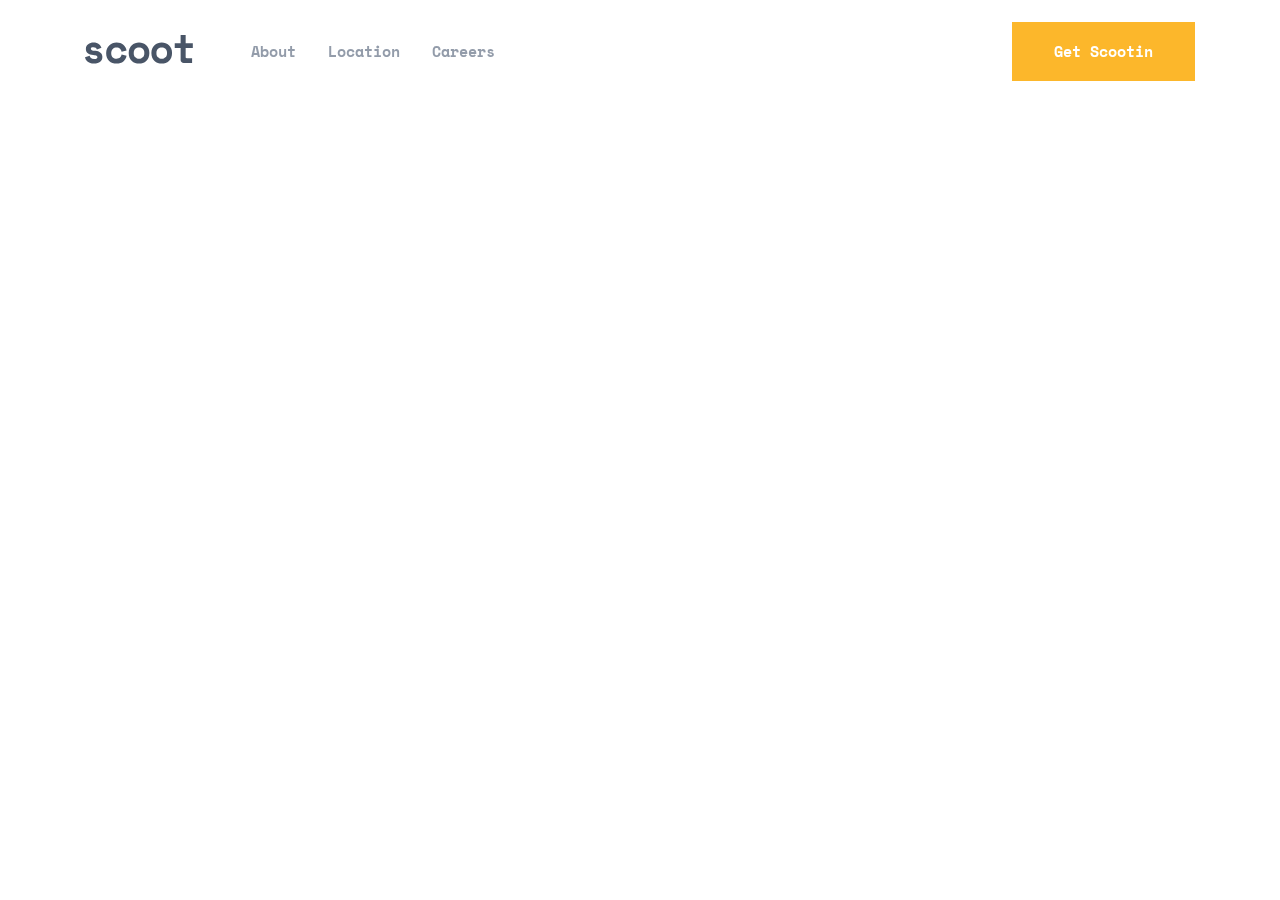
==== index.html @ 58bd5ea5 "header section done" ====
<!DOCTYPE html>
<html lang="en">
<head>
  <meta charset="UTF-8">
  <meta http-equiv="X-UA-Compatible" content="IE=edge">
  <meta name="viewport" content="width=device-width, initial-scale=1.0">
  <title>Dars-9</title>
  <link rel="stylesheet" href="css/main.css">
</head>
<body>
    <header class="site-header">
      <div class="container site-header__container site-header__container--active">
        <div class="site-header__content">
          <button class="site-header__button">
            <img class="site-header__line" src="img/burger.svg" alt="burger" width="20" height="16">
            <img class="site-header__cross" src="img/burger-cross.svg" alt="burger-cross" width="18" height="18">
          </button>
          <a class="site-header__logo-wrap" href="#">
            <img class="site-header__logo" src="img/site-logo.svg" alt="logo" width="108" height="29">
          </a>
          <nav class="site-header__nav">
            <ul class="site-header__list">
              <li class="site-header__item">
                <a href="#" class="site-header__link">About</a>
              </li>
              <li class="site-header__item">
                <a href="#" class="site-header__link">Location</a>
              </li>
              <li class="site-header__item">
                <a href="#" class="site-header__link site-header__link--yellow">Careers</a>
              </li>
            </ul>
          </nav>
        </div>
        <a href="#" class="button site-header__main-link">Get Scootin</a>
      </div>
    </header>

    <script src="js/main.js"></script>
</body>
</html>
---- css/main.css ----
/*! normalize.css v8.0.1 | MIT License | github.com/necolas/normalize.css */
/* Document
   ========================================================================== */
/**
 * 1. Correct the line height in all browsers.
 * 2. Prevent adjustments of font size after orientation changes in iOS.
 */
html {
  line-height: 1.15;
  /* 1 */
  -webkit-text-size-adjust: 100%;
  /* 2 */
}

/* Sections
   ========================================================================== */
/**
 * Remove the margin in all browsers.
 */
body {
  margin: 0;
}

/**
 * Render the `main` element consistently in IE.
 */
main {
  display: block;
}

/**
 * Correct the font size and margin on `h1` elements within `section` and
 * `article` contexts in Chrome, Firefox, and Safari.
 */
h1 {
  font-size: 2em;
  margin: 0.67em 0;
}

/* Grouping content
   ========================================================================== */
/**
 * 1. Add the correct box sizing in Firefox.
 * 2. Show the overflow in Edge and IE.
 */
hr {
  -webkit-box-sizing: content-box;
          box-sizing: content-box;
  /* 1 */
  height: 0;
  /* 1 */
  overflow: visible;
  /* 2 */
}

/**
 * 1. Correct the inheritance and scaling of font size in all browsers.
 * 2. Correct the odd `em` font sizing in all browsers.
 */
pre {
  font-family: monospace, monospace;
  /* 1 */
  font-size: 1em;
  /* 2 */
}

/* Text-level semantics
   ========================================================================== */
/**
 * Remove the gray background on active links in IE 10.
 */
a {
  background-color: transparent;
}

/**
 * 1. Remove the bottom border in Chrome 57-
 * 2. Add the correct text decoration in Chrome, Edge, IE, Opera, and Safari.
 */
abbr[title] {
  border-bottom: none;
  /* 1 */
  text-decoration: underline;
  /* 2 */
  -webkit-text-decoration: underline dotted;
          text-decoration: underline dotted;
  /* 2 */
}

/**
 * Add the correct font weight in Chrome, Edge, and Safari.
 */
b,
strong {
  font-weight: bolder;
}

/**
 * 1. Correct the inheritance and scaling of font size in all browsers.
 * 2. Correct the odd `em` font sizing in all browsers.
 */
code,
kbd,
samp {
  font-family: monospace, monospace;
  /* 1 */
  font-size: 1em;
  /* 2 */
}

/**
 * Add the correct font size in all browsers.
 */
small {
  font-size: 80%;
}

/**
 * Prevent `sub` and `sup` elements from affecting the line height in
 * all browsers.
 */
sub,
sup {
  font-size: 75%;
  line-height: 0;
  position: relative;
  vertical-align: baseline;
}

sub {
  bottom: -0.25em;
}

sup {
  top: -0.5em;
}

/* Embedded content
   ========================================================================== */
/**
 * Remove the border on images inside links in IE 10.
 */
img {
  border-style: none;
}

/* Forms
   ========================================================================== */
/**
 * 1. Change the font styles in all browsers.
 * 2. Remove the margin in Firefox and Safari.
 */
button,
input,
optgroup,
select,
textarea {
  font-family: inherit;
  /* 1 */
  font-size: 100%;
  /* 1 */
  line-height: 1.15;
  /* 1 */
  margin: 0;
  /* 2 */
}

/**
 * Show the overflow in IE.
 * 1. Show the overflow in Edge.
 */
button,
input {
  /* 1 */
  overflow: visible;
}

/**
 * Remove the inheritance of text transform in Edge, Firefox, and IE.
 * 1. Remove the inheritance of text transform in Firefox.
 */
button,
select {
  /* 1 */
  text-transform: none;
}

/**
 * Correct the inability to style clickable types in iOS and Safari.
 */
button,
[type="button"],
[type="reset"],
[type="submit"] {
  -webkit-appearance: button;
}

/**
 * Remove the inner border and padding in Firefox.
 */
button::-moz-focus-inner,
[type="button"]::-moz-focus-inner,
[type="reset"]::-moz-focus-inner,
[type="submit"]::-moz-focus-inner {
  border-style: none;
  padding: 0;
}

/**
 * Restore the focus styles unset by the previous rule.
 */
button:-moz-focusring,
[type="button"]:-moz-focusring,
[type="reset"]:-moz-focusring,
[type="submit"]:-moz-focusring {
  outline: 1px dotted ButtonText;
}

/**
 * Correct the padding in Firefox.
 */
fieldset {
  padding: 0.35em 0.75em 0.625em;
}

/**
 * 1. Correct the text wrapping in Edge and IE.
 * 2. Correct the color inheritance from `fieldset` elements in IE.
 * 3. Remove the padding so developers are not caught out when they zero out
 *    `fieldset` elements in all browsers.
 */
legend {
  -webkit-box-sizing: border-box;
          box-sizing: border-box;
  /* 1 */
  color: inherit;
  /* 2 */
  display: table;
  /* 1 */
  max-width: 100%;
  /* 1 */
  padding: 0;
  /* 3 */
  white-space: normal;
  /* 1 */
}

/**
 * Add the correct vertical alignment in Chrome, Firefox, and Opera.
 */
progress {
  vertical-align: baseline;
}

/**
 * Remove the default vertical scrollbar in IE 10+.
 */
textarea {
  overflow: auto;
}

/**
 * 1. Add the correct box sizing in IE 10.
 * 2. Remove the padding in IE 10.
 */
[type="checkbox"],
[type="radio"] {
  -webkit-box-sizing: border-box;
          box-sizing: border-box;
  /* 1 */
  padding: 0;
  /* 2 */
}

/**
 * Correct the cursor style of increment and decrement buttons in Chrome.
 */
[type="number"]::-webkit-inner-spin-button,
[type="number"]::-webkit-outer-spin-button {
  height: auto;
}

/**
 * 1. Correct the odd appearance in Chrome and Safari.
 * 2. Correct the outline style in Safari.
 */
[type="search"] {
  -webkit-appearance: textfield;
  /* 1 */
  outline-offset: -2px;
  /* 2 */
}

/**
 * Remove the inner padding in Chrome and Safari on macOS.
 */
[type="search"]::-webkit-search-decoration {
  -webkit-appearance: none;
}

/**
 * 1. Correct the inability to style clickable types in iOS and Safari.
 * 2. Change font properties to `inherit` in Safari.
 */
::-webkit-file-upload-button {
  -webkit-appearance: button;
  /* 1 */
  font: inherit;
  /* 2 */
}

/* Interactive
   ========================================================================== */
/*
 * Add the correct display in Edge, IE 10+, and Firefox.
 */
details {
  display: block;
}

/*
 * Add the correct display in all browsers.
 */
summary {
  display: list-item;
}

/* Misc
   ========================================================================== */
/**
 * Add the correct display in IE 10+.
 */
template {
  display: none;
}

/**
 * Add the correct display in IE 10.
 */
[hidden] {
  display: none;
}

/* FONTS */
@font-face {
  font-family: 'Space Mono';
  src: url("/fonts/SpaceMono-Bold.woff2") format("woff2"), url("/fonts/SpaceMono-Bold.woff") format("woff");
  font-weight: bold;
  font-style: normal;
  font-display: swap;
}

@font-face {
  font-family: 'Space Mono';
  src: url("/fonts/SpaceMono-Regular.woff2") format("woff2"), url("/fonts/SpaceMono-Regular.woff") format("woff");
  font-weight: normal;
  font-style: normal;
  font-display: swap;
}

@font-face {
  font-family: 'Lexend Deca';
  src: url("/fonts/LexendDeca-Regular.woff2") format("woff2"), url("/fonts/LexendDeca-Regular.woff") format("woff");
  font-weight: normal;
  font-style: normal;
  font-display: swap;
}

/* GENERAL */
html {
  -webkit-box-sizing: border-box;
          box-sizing: border-box;
  height: 100%;
  scroll-behavior: smooth;
}

*,
*::before,
*::after {
  -webkit-box-sizing: inherit;
          box-sizing: inherit;
}

body {
  display: -webkit-box;
  display: -ms-flexbox;
  display: flex;
  -webkit-box-orient: vertical;
  -webkit-box-direction: normal;
      -ms-flex-direction: column;
          flex-direction: column;
  height: 100%;
  padding: 0;
  margin: 0;
  overflow-x: hidden;
  font-family: 'Lexend Deca', sans-serif;
  background-color: #fff;
}

h1, h2, h3, h4, h5, h6 {
  font-family: 'Space Mono';
}

img {
  max-width: 100%;
  height: auto;
}

.button {
  font-family: 'Space Mono';
  text-decoration: none;
  padding: 14px 39px;
  background-color: #FCB72B;
  font-style: normal;
  font-weight: 700;
  font-size: 15px;
  line-height: 25px;
  text-align: center;
  color: #FFFFFF;
  border: 3px solid #FCB72B;
}

.button:hover {
  color: #FCB72B;
  background-color: #FFFFFF;
}

/*CONTAINER*/
.container {
  width: 100%;
  max-width: 1150px;
  margin: 0 auto;
  padding-left: 20px;
  padding-right: 20px;
}

/* VISUALLY-HIDDEN */
.visually-hidden {
  position: absolute;
  width: 1px;
  height: 1px;
  margin: -1px;
  border: 0;
  padding: 0;
  clip: rect(0 0 0 0);
  overflow: hidden;
}

.site-header {
  padding-top: 22px;
  padding-bottom: 21px;
  position: fixed;
  width: 100%;
}

.site-header__container {
  display: -webkit-box;
  display: -ms-flexbox;
  display: flex;
  -webkit-box-align: center;
      -ms-flex-align: center;
          align-items: center;
  -webkit-box-pack: justify;
      -ms-flex-pack: justify;
          justify-content: space-between;
}

.site-header__content {
  display: -webkit-box;
  display: -ms-flexbox;
  display: flex;
  -webkit-box-align: center;
      -ms-flex-align: center;
          align-items: center;
}

.site-header__nav {
  margin-left: 58px;
}

.site-header__list {
  margin: 0;
  padding: 0;
  list-style: none;
  display: -webkit-box;
  display: -ms-flexbox;
  display: flex;
  gap: 32px;
}

.site-header__link {
  font-family: 'Space Mono';
  font-style: normal;
  font-weight: 700;
  font-size: 15px;
  line-height: 25px;
  color: #939CAA;
  text-decoration: none;
}

.site-header__button {
  display: none;
}

@media only screen and (max-width: 700px) {
  .site-header {
    padding-top: 24px;
    padding-bottom: 47px;
  }
  .site-header__container {
    display: -webkit-box;
    display: -ms-flexbox;
    display: flex;
    -webkit-box-orient: vertical;
    -webkit-box-direction: normal;
        -ms-flex-direction: column;
            flex-direction: column;
    -webkit-box-pack: start;
        -ms-flex-pack: start;
            justify-content: flex-start;
    position: relative;
  }
  .site-header__content {
    display: -webkit-box;
    display: -ms-flexbox;
    display: flex;
    -webkit-box-align: center;
        -ms-flex-align: center;
            align-items: center;
  }
  .site-header__nav {
    margin-left: 58px;
    display: none;
  }
  .site-header__list {
    margin: 0;
    padding: 0;
    list-style: none;
    display: -webkit-box;
    display: -ms-flexbox;
    display: flex;
    gap: 32px;
  }
  .site-header__link {
    font-family: 'Space Mono';
    font-style: normal;
    font-weight: 700;
    font-size: 18px;
    line-height: 25px;
    /* identical to box height, or 139% */
    color: #E5ECF4;
  }
  .site-header__main-link {
    display: none;
  }
  .site-header__button {
    display: -webkit-box;
    display: -ms-flexbox;
    display: flex;
    -webkit-box-align: center;
        -ms-flex-align: center;
            align-items: center;
    background: none;
    color: inherit;
    border: none;
    padding: 0;
    font: inherit;
    cursor: pointer;
    outline: inherit;
  }
  .site-header__line {
    display: block;
    position: absolute;
    left: 32px;
  }
  .site-header__cross {
    display: none;
  }
  .site-header__container--active .site-header__container {
    position: relative;
  }
  .site-header__container--active .site-header__nav {
    display: block;
    position: absolute;
    left: -8px;
    top: 100%;
    margin: 0;
    padding-top: 64px;
    max-width: 256px;
    width: 100%;
    background-color: #333A44;
    height: calc(100vh - 100%);
    padding-left: 32px;
    margin-top: 23px;
  }
  .site-header__container--active .site-header__line {
    display: none;
  }
  .site-header__container--active .site-header__cross {
    display: block;
    display: block;
    position: absolute;
    left: 32px;
  }
  .site-header__container--active .site-header__list {
    -webkit-box-orient: vertical;
    -webkit-box-direction: normal;
        -ms-flex-direction: column;
            flex-direction: column;
    gap: 24px;
  }
  .site-header__container--active .site-header__main-link {
    position: absolute;
    display: block;
    bottom: -500px;
    left: 32px;
  }
}
/*# sourceMappingURL=main.css.map */
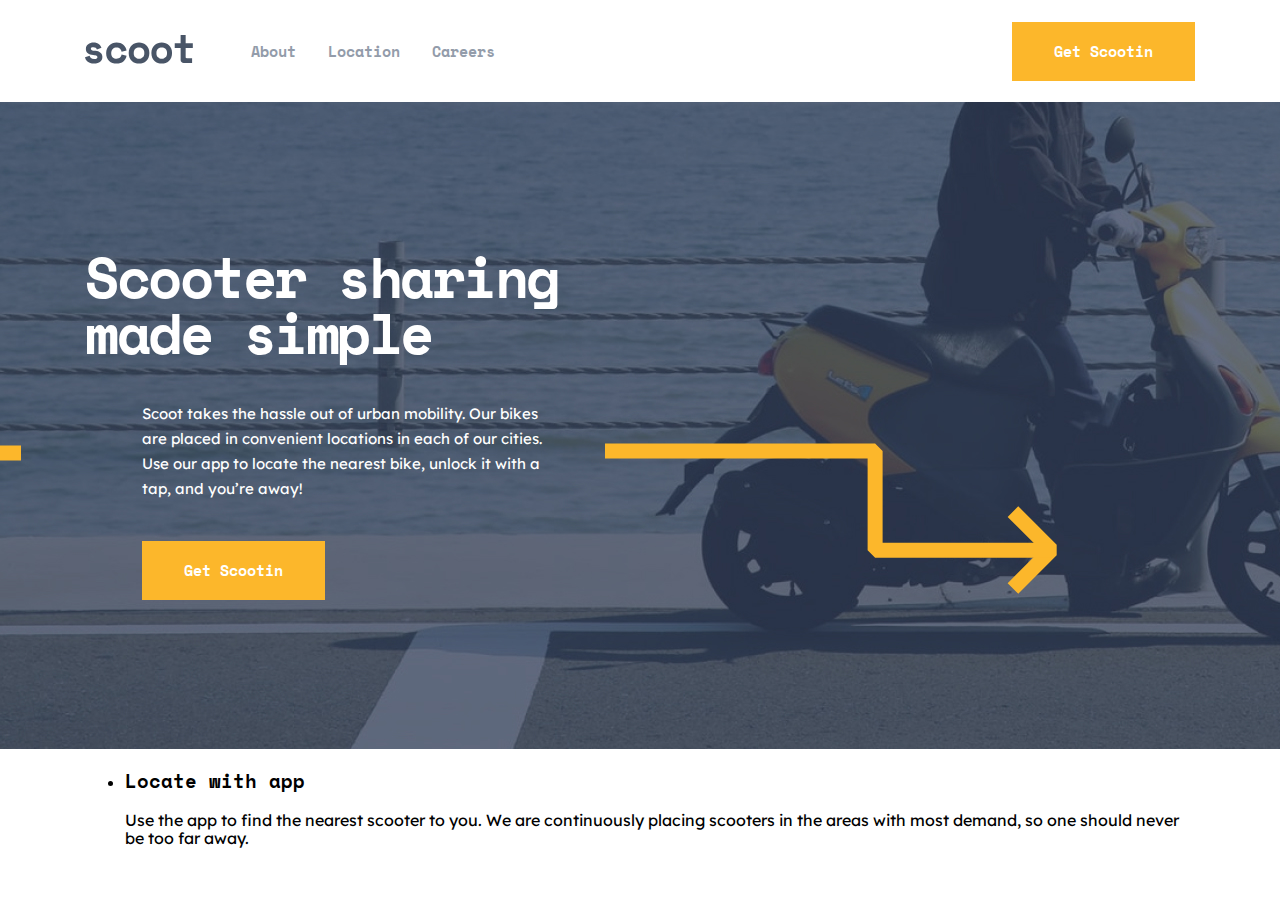
==== commit 2dfb6ae9: "hero done" ====
--- a/index.html
+++ b/index.html
@@ -9,7 +9,7 @@
 </head>
 <body>
     <header class="site-header">
-      <div class="container site-header__container site-header__container--active">
+      <div class="container site-header__container ">
         <div class="site-header__content">
           <button class="site-header__button">
             <img class="site-header__line" src="img/burger.svg" alt="burger" width="20" height="16">
@@ -36,6 +36,36 @@
       </div>
     </header>
 
+    <main class="main">
+      <section class="hero hero__inner-container ">
+        <div class="hero__container container">
+            <div class="hero__wrapper ">
+              <h2 class="hero__heading">Scooter sharing made simple</h2>
+              <p class="hero__txt">
+              Scoot takes the hassle out of urban mobility. Our bikes are placed in convenient locations in each of our cities. Use our app to locate the nearest bike, 
+              unlock it with a tap, and you’re away! 
+              </p>
+              <a href="#" class="hero__btn button">Get Scootin</a>
+            </div>
+          </div>
+      </section>
+
+      <section class="step">
+        <div class="step__container container">
+          <ul class="step__list">
+            <li class="step__item">
+              <div class="step__content">
+                <h3 class="step__heading">Locate with app</h3>
+                <p class="step__txt">
+                Use the app to find the nearest scooter to you. We are continuously placing scooters 
+                in the areas with most demand, so one should never be too far away. 
+                </p>
+              </div>
+            </li>
+          </ul>
+        </div>
+      </section>
+    </main>
     <script src="js/main.js"></script>
 </body>
 </html>--- a/css/main.css
+++ b/css/main.css
@@ -418,11 +418,16 @@
   text-align: center;
   color: #FFFFFF;
   border: 3px solid #FCB72B;
+  display: inline-block;
 }
 
 .button:hover {
   color: #FCB72B;
   background-color: #FFFFFF;
+  background: transparent;
+  color: #FCB72B;
+  -webkit-box-shadow: 0 0 0 3px #FCB72B inset;
+          box-shadow: 0 0 0 3px #FCB72B inset;
 }
 
 /*CONTAINER*/
@@ -432,6 +437,12 @@
   margin: 0 auto;
   padding-left: 20px;
   padding-right: 20px;
+}
+
+.hero__inner-container {
+  width: 100%;
+  max-width: 1440px;
+  margin: 0 auto;
 }
 
 /* VISUALLY-HIDDEN */
@@ -451,6 +462,7 @@
   padding-bottom: 21px;
   position: fixed;
   width: 100%;
+  background-color: #FFFFFF;
 }
 
 .site-header__container {
@@ -547,7 +559,6 @@
     font-weight: 700;
     font-size: 18px;
     line-height: 25px;
-    /* identical to box height, or 139% */
     color: #E5ECF4;
   }
   .site-header__main-link {
@@ -616,4 +627,148 @@
     left: 32px;
   }
 }
+
+.hero {
+  margin-top: 96px;
+}
+
+.hero__inner-container {
+  background-image: url(/img/hero-bckg.jpg);
+  padding-top: 153px;
+  padding-bottom: 152px;
+  background-repeat: no-repeat;
+  background-position: center;
+}
+
+.hero__wrapper {
+  max-width: 500px;
+}
+
+.hero__heading {
+  font-family: 'Space Mono';
+  font-style: normal;
+  font-weight: 700;
+  font-size: 56px;
+  line-height: 56px;
+  letter-spacing: -2.5px;
+  color: #FFFFFF;
+  margin: 0;
+  margin-bottom: 40px;
+}
+
+.hero__txt {
+  position: relative;
+  font-style: normal;
+  font-weight: 400;
+  font-size: 15px;
+  line-height: 25px;
+  color: #FFFFFF;
+  max-width: 480px;
+  margin: 0;
+  margin-bottom: 40px;
+  padding-left: 57px;
+}
+
+.hero .hero__txt::before {
+  content: url(/img/left-chiziq.svg);
+  display: inline-block;
+  width: 210px;
+  height: 15px;
+  position: absolute;
+  background-size: contain;
+  top: calc(50% - 8px);
+  right: calc(100% + 57px);
+}
+
+.hero .hero__txt::after {
+  content: url(/img/chiziqde.svg);
+  display: inline-block;
+  width: 446px;
+  height: 137px;
+  position: absolute;
+  background-repeat: no-repeat;
+  background-size: contain;
+  top: calc(50% - 8px);
+  left: calc(100% + 40px);
+}
+
+.hero__btn {
+  display: inline-block;
+  margin-left: 57px;
+}
+
+@media only screen and (max-width: 1000px) {
+  .hero {
+    margin-top: 96px;
+  }
+  .hero__inner-container {
+    padding-top: 137px;
+  }
+  .hero__wrapper {
+    max-width: 100%;
+    display: -webkit-box;
+    display: -ms-flexbox;
+    display: flex;
+    -webkit-box-orient: vertical;
+    -webkit-box-direction: normal;
+        -ms-flex-direction: column;
+            flex-direction: column;
+    -webkit-box-align: center;
+        -ms-flex-align: center;
+            align-items: center;
+    text-align: center;
+  }
+  .hero__heading {
+    max-width: 573px;
+    margin: 0;
+    margin-bottom: 24px;
+  }
+  .hero__txt {
+    margin: 0;
+    margin-bottom: 32px;
+  }
+  .hero .hero__txt::before {
+    content: url(/img/chiziqde.svg);
+    display: inline-block;
+    width: 210px;
+    height: 15px;
+    position: absolute;
+    background-size: contain;
+    top: calc(50% - 8px);
+    right: calc(100% + 57px);
+    top: 170px;
+    right: calc(100% + 57px);
+  }
+  .hero .hero__txt::after {
+    display: none;
+  }
+  .hero__btn {
+    display: inline-block;
+    margin-left: 57px;
+  }
+}
+
+@media only screen and (max-width: 768px) {
+  .hero__inner-container {
+    background-image: url(/img/hero-tablet.jpg);
+  }
+  .hero__heading {
+    font-size: 56px;
+    line-height: 56px;
+  }
+}
+
+@media only screen and (max-width: 440px) {
+  .hero__inner-container {
+    background-image: url(/img/hero-mobile.jpg);
+    background-size: cover;
+  }
+  .hero__heading {
+    font-size: 40px;
+    line-height: 40px;
+  }
+  .hero__txt::before {
+    left: -300px;
+  }
+}
 /*# sourceMappingURL=main.css.map */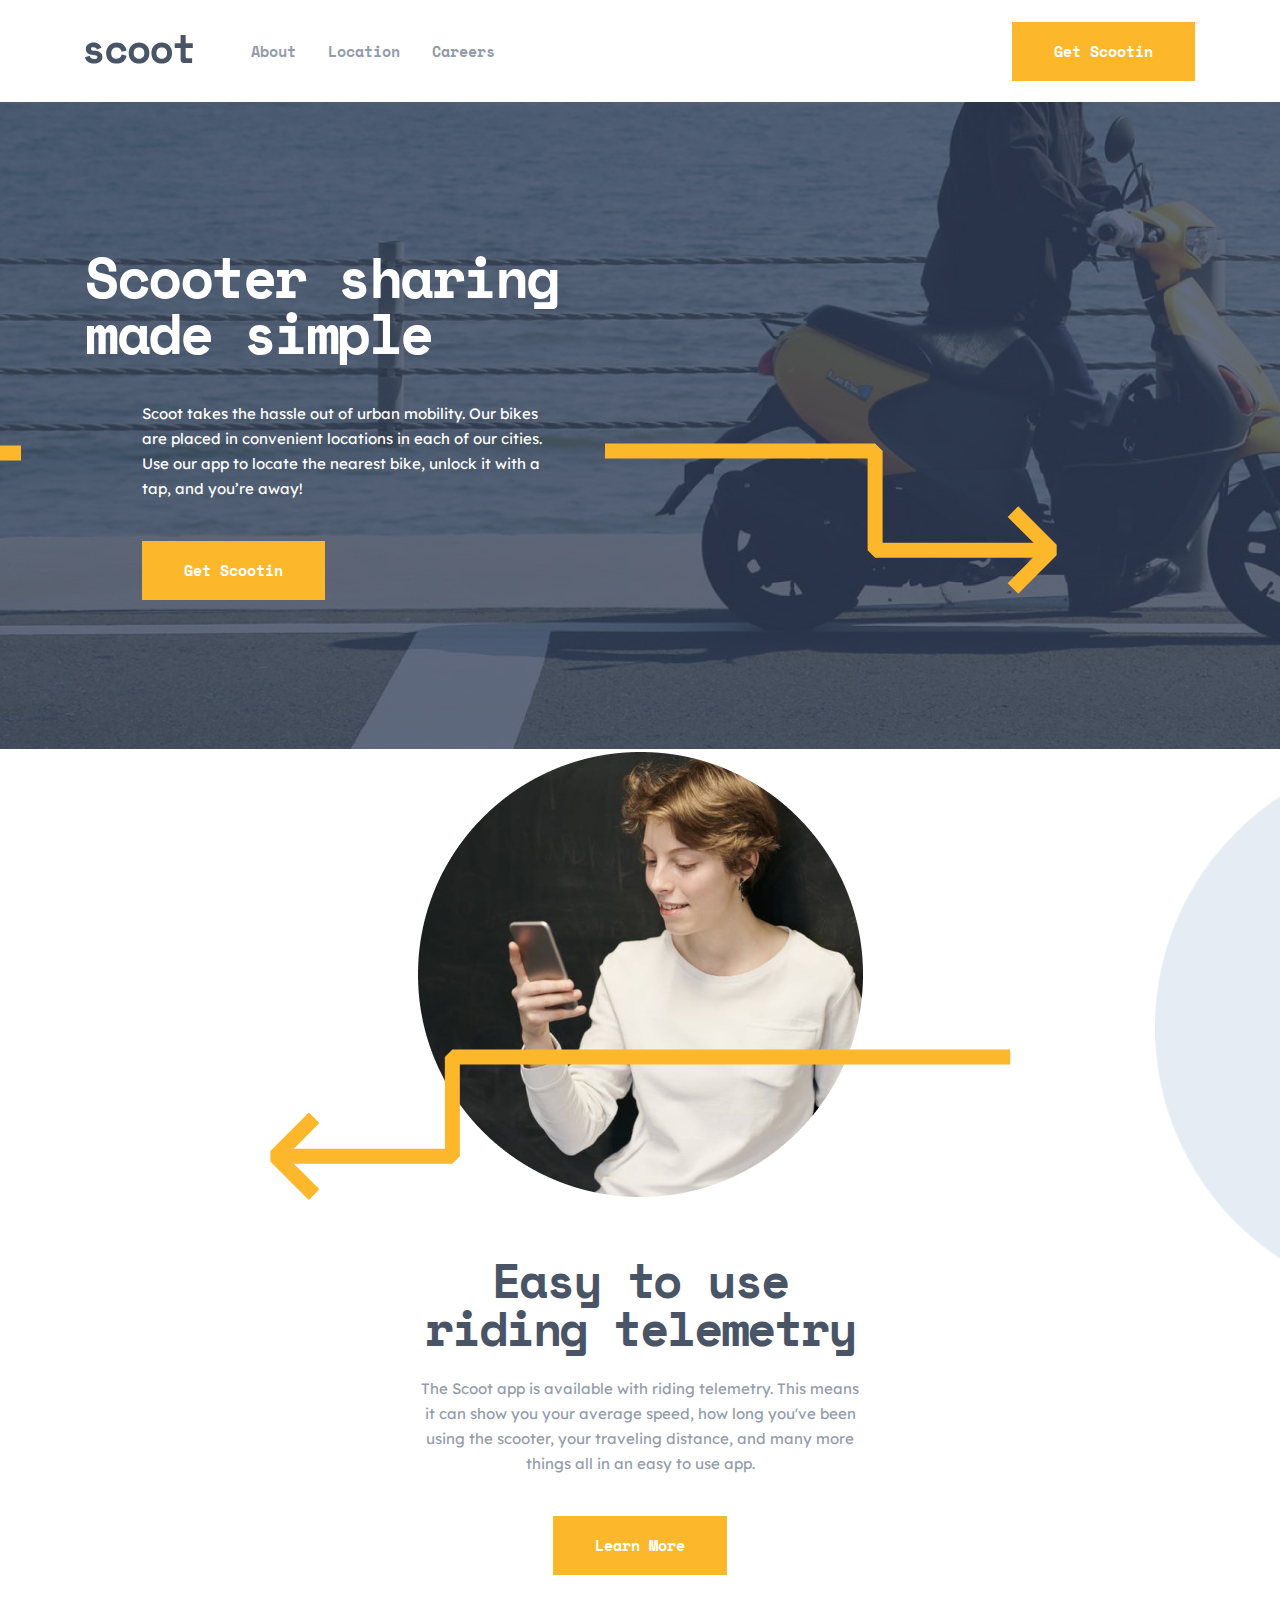
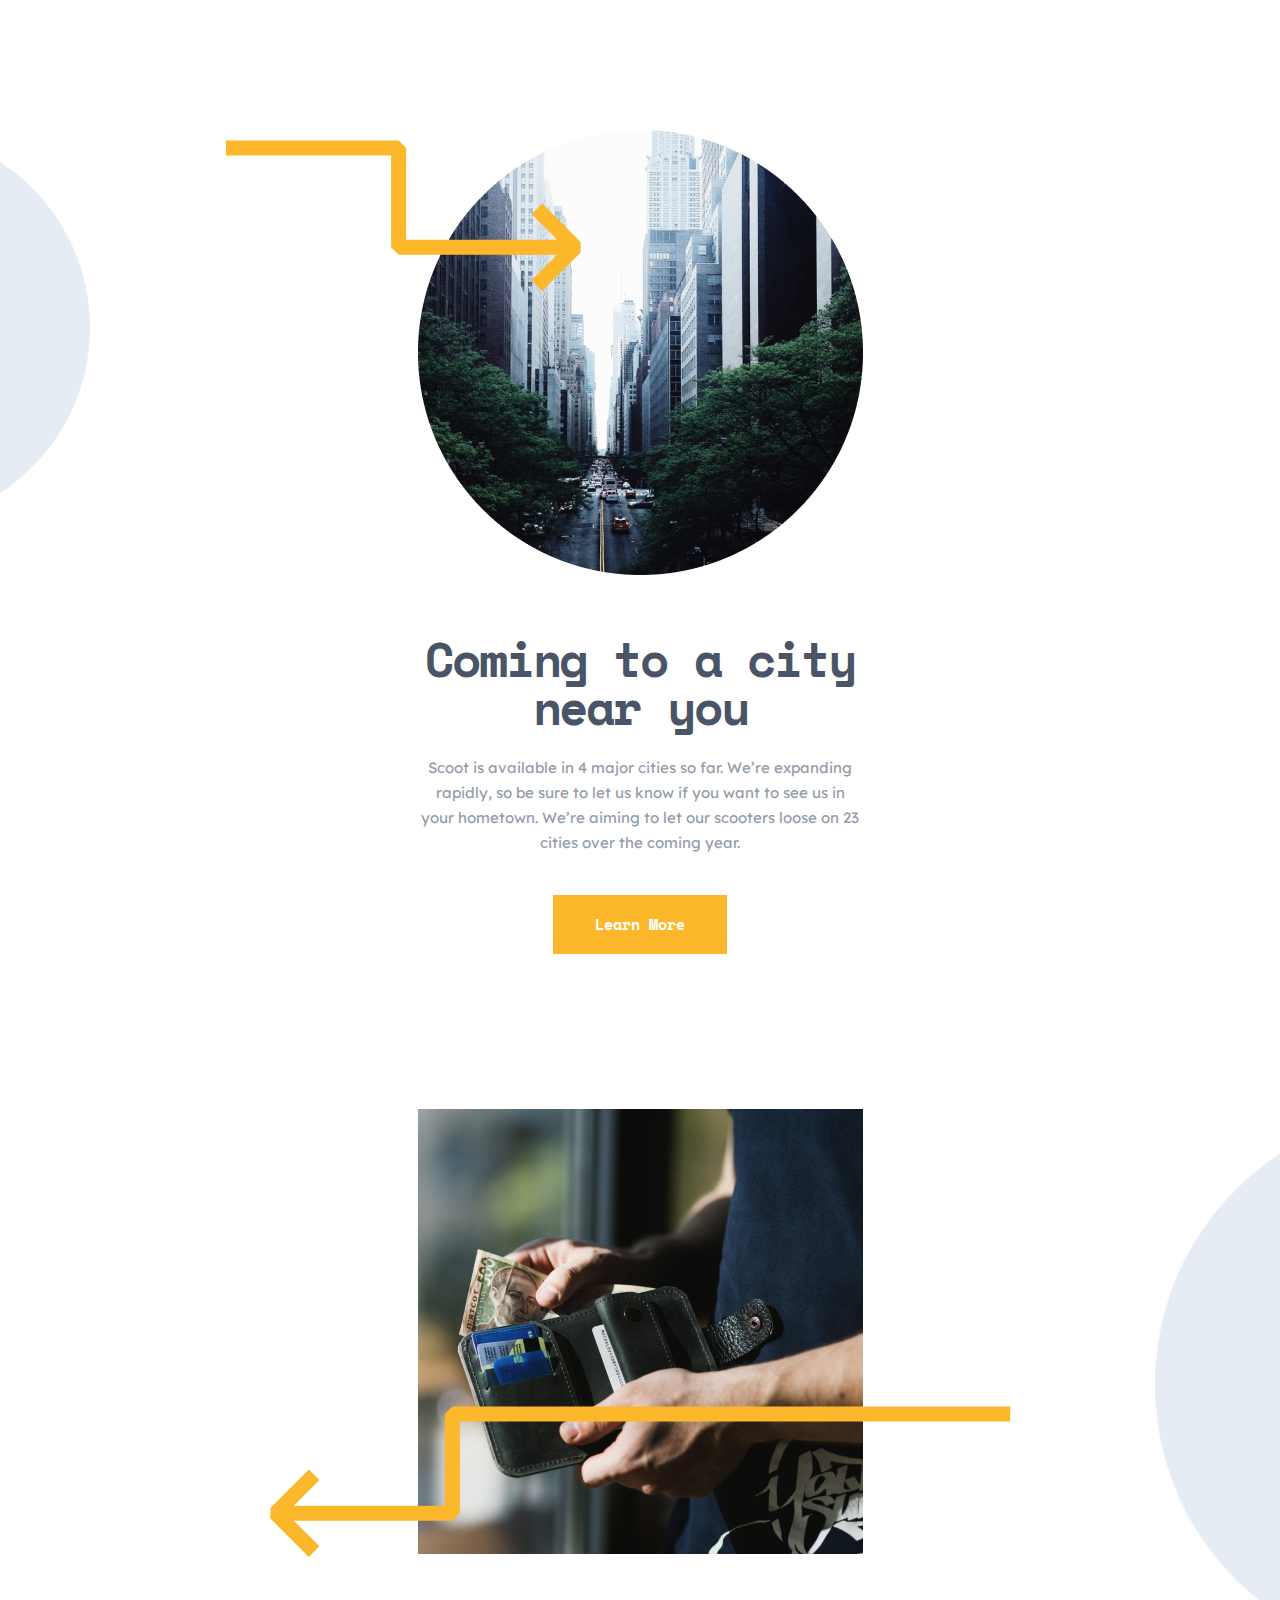
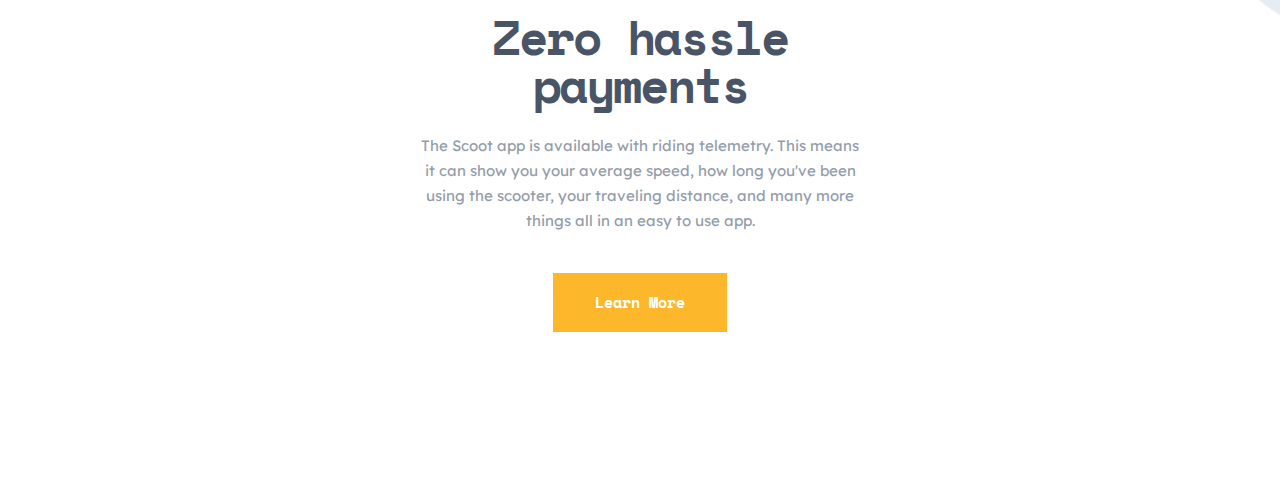
==== commit 1bb23424: "huse done" ====
--- a/index.html
+++ b/index.html
@@ -1,71 +1,174 @@
 <!DOCTYPE html>
 <html lang="en">
+
 <head>
   <meta charset="UTF-8">
   <meta http-equiv="X-UA-Compatible" content="IE=edge">
   <meta name="viewport" content="width=device-width, initial-scale=1.0">
   <title>Dars-9</title>
-  <link rel="stylesheet" href="css/main.css">
+  <link rel="stylesheet" href="./css/main.css">
 </head>
+
 <body>
-    <header class="site-header">
-      <div class="container site-header__container ">
-        <div class="site-header__content">
-          <button class="site-header__button">
-            <img class="site-header__line" src="img/burger.svg" alt="burger" width="20" height="16">
-            <img class="site-header__cross" src="img/burger-cross.svg" alt="burger-cross" width="18" height="18">
-          </button>
-          <a class="site-header__logo-wrap" href="#">
-            <img class="site-header__logo" src="img/site-logo.svg" alt="logo" width="108" height="29">
-          </a>
-          <nav class="site-header__nav">
-            <ul class="site-header__list">
-              <li class="site-header__item">
-                <a href="#" class="site-header__link">About</a>
-              </li>
-              <li class="site-header__item">
-                <a href="#" class="site-header__link">Location</a>
-              </li>
-              <li class="site-header__item">
-                <a href="#" class="site-header__link site-header__link--yellow">Careers</a>
-              </li>
-            </ul>
-          </nav>
-        </div>
-        <a href="#" class="button site-header__main-link">Get Scootin</a>
-      </div>
-    </header>
-
-    <main class="main">
-      <section class="hero hero__inner-container ">
-        <div class="hero__container container">
-            <div class="hero__wrapper ">
-              <h2 class="hero__heading">Scooter sharing made simple</h2>
-              <p class="hero__txt">
-              Scoot takes the hassle out of urban mobility. Our bikes are placed in convenient locations in each of our cities. Use our app to locate the nearest bike, 
-              unlock it with a tap, and you’re away! 
-              </p>
-              <a href="#" class="hero__btn button">Get Scootin</a>
-            </div>
-          </div>
-      </section>
-
-      <section class="step">
-        <div class="step__container container">
-          <ul class="step__list">
-            <li class="step__item">
-              <div class="step__content">
-                <h3 class="step__heading">Locate with app</h3>
-                <p class="step__txt">
-                Use the app to find the nearest scooter to you. We are continuously placing scooters 
-                in the areas with most demand, so one should never be too far away. 
-                </p>
-              </div>
+  <header class="site-header">
+    <div class="container site-header__container ">
+      <div class="site-header__content">
+        <button class="site-header__button">
+          <img class="site-header__line" src="img/burger.svg" alt="burger" width="20" height="16">
+          <img class="site-header__cross" src="img/burger-cross.svg" alt="burger-cross" width="18" height="18">
+        </button>
+        <a class="site-header__logo-wrap" href="#">
+          <img class="site-header__logo" src="img/site-logo.svg" alt="logo" width="108" height="29">
+        </a>
+        <nav class="site-header__nav">
+          <ul class="site-header__list">
+            <li class="site-header__item">
+              <a href="#" class="site-header__link">About</a>
+            </li>
+            <li class="site-header__item">
+              <a href="#" class="site-header__link">Location</a>
+            </li>
+            <li class="site-header__item">
+              <a href="#" class="site-header__link site-header__link--yellow">Careers</a>
             </li>
           </ul>
+        </nav>
+      </div>
+      <a href="#" class="button site-header__main-link">Get Scootin</a>
+    </div>
+  </header>
+  
+  <main class="main">
+    <section class="hero hero__inner-container ">
+      <div class="hero__container container">
+        <div class="hero__wrapper ">
+          <h2 class="hero__heading">Scooter sharing made simple</h2>
+          <p class="hero__txt">
+            Scoot takes the hassle out of urban mobility. Our bikes are placed in convenient locations in each of our
+            cities. Use our app to locate the nearest bike,
+            unlock it with a tap, and you’re away!
+          </p>
+          <a href="#" class="hero__btn button">Get Scootin</a>
         </div>
-      </section>
-    </main>
-    <script src="js/main.js"></script>
+      </div>
+    </section>
+    
+    <!-- <section class="step">
+      <div class="step__container container">
+        <ul class="step__list">
+          <li class="step__item">
+            <div class="step__item-img-wrap">
+              <img class="step__item-img" src="img/phone.svg" alt="" width="96" height="96">
+            </div>
+            <h3 class="step__heading">Locate with app</h3>
+            <p class="step__txt">
+              Use the app to find the nearest scooter to you. We are continuously placing scooters
+              in the areas with most demand, so one should never be too far away.
+            </p>
+            
+          </li>
+          <li class="step__item">
+            <div class="step__item-img-wrap">
+              <img class="step__item-img" src="img/moto.svg" alt="" width="96" height="96">
+            </div>
+            <h3 class="step__heading">Pick your scooter</h3>
+            <p class="step__txt">
+              We show the most important info for the scooters closest to you. So you know how much
+              charge they have left and can see roughly how much it will cost.
+            </p>
+          </li>
+          <li class="step__item">
+            <div class="step__item-img-wrap">
+              <img class="step__item-img" src="img/man.svg" alt="" width="96" height="96">
+            </div>
+            <h3 class="step__heading">Enjoy the ride</h3>
+            <p class="step__txt">
+              Scan the QR code and the bike will unlock. Retract the cable lock, put on a helmet, and you’re off!
+              Always lock bikes away from walkways and accessibility ramps.
+            </p>
+          </li>
+        </ul>
+      </div>
+    </section> -->
+    
+    <section class="use">
+      <div class="use__container container">
+        <div class="use__inner">
+          <div class="use__content">
+            <h2 class="use__heading">Easy to use riding telemetry</h2>
+            <p class="use__txt">
+              The Scoot app is available with riding telemetry. This means it can show you your average speed, how long
+              you've been using the scooter,
+              your traveling distance, and many more things all in an easy to use app.
+            </p>
+            <a href="#" class="button use__btn">Learn More</a>
+          </div>
+          <div class="use__img-wrapper">
+            <img class="use__girl" src="img/opa.png" alt="girl" width="445" height="445">
+          </div>
+          <div class="use__img-circle">
+            <img class="use__mask" src="./img/Mask.png" alt="" width="125px">
+          </div>
+        </div>
+        <div class="use__inner">
+          <div class="use__img-wrapper">
+            <img src="img/tabiat.png" alt="girl" width="445" height="445">
+          </div>
+          <div class="use__img-circle">
+            <img class="use__mask" src="./img/Maskk.png" alt="" width="125px">
+          </div>
+          <div class="use__content">
+            <h2 class="use__heading">Coming to a city near you</h2>
+            <p class="use__txt">
+              Scoot is available in 4 major cities so far. We’re expanding rapidly, so be sure to let us know if you want to see us in your hometown. We’re aiming 
+              to let our scooters loose on 23 cities over the coming year.
+            </p>
+            <a href="#" class="button use__btn">Learn More</a>
+          </div>
+        </div>
+        <div class="use__inner">
+          <div class="use__content">
+            <h2 class="use__heading">Zero hassle payments</h2>
+            <p class="use__txt">
+              The Scoot app is available with riding telemetry. This means it can show you your average speed, how long
+              you've been using the scooter,
+              your traveling distance, and many more things all in an easy to use app.
+            </p>
+            <a href="#" class="button use__btn">Learn More</a>
+          </div>
+          <div class="use__img-wrapper">
+            <img src="img/hands.png" alt="girl" width="445" height="445">
+          </div>
+          <div class="use__img-circle">
+            <img class="use__mask" src="./img/Mask.png" alt="" width="125px">
+          </div>
+        </div>
+      </div>
+    </section>
+
+    <!-- <section class="sign-up">
+      <div class="sign-up__container container">
+      <h2 class="sign-up__heading">Sign up and Scoot off today</h2>
+      <div class="sign-up__content">
+        <a href="#" class="sign-up__link">
+          <img src="img/apple.svg" alt="" width="24" height="21">
+          <span class="sign-up__span">
+            <p class="sign-up__link-txt">Available on the</p>
+            <p class="sign-up__link--desc">AppStore</p>
+          </span>
+          <a href="#" class="sign-up__link">
+            <img src="img/playmarket.svg" alt="" width="24" height="21">
+            <div class="sign-up__span">
+              <p class="sign-up__link-txt">Get it on</p>
+              <p class="sign-up__link--desc">GooglePlay</p>
+            </div>
+          </a>
+        </a>
+      </div>
+      </div>  
+   </section> -->
+  </main>
+  <script src="js/main.js"></script>
 </body>
+
 </html>--- a/css/main.css
+++ b/css/main.css
@@ -344,7 +344,7 @@
 /* FONTS */
 @font-face {
   font-family: 'Space Mono';
-  src: url("/fonts/SpaceMono-Bold.woff2") format("woff2"), url("/fonts/SpaceMono-Bold.woff") format("woff");
+  src: url("../fonts/SpaceMono-Bold.woff2") format("woff2"), url("../fonts/SpaceMono-Bold.woff") format("woff");
   font-weight: bold;
   font-style: normal;
   font-display: swap;
@@ -352,7 +352,7 @@
 
 @font-face {
   font-family: 'Space Mono';
-  src: url("/fonts/SpaceMono-Regular.woff2") format("woff2"), url("/fonts/SpaceMono-Regular.woff") format("woff");
+  src: url("../fonts/SpaceMono-Regular.woff2") format("woff2"), url("../fonts/SpaceMono-Regular.woff") format("woff");
   font-weight: normal;
   font-style: normal;
   font-display: swap;
@@ -360,7 +360,7 @@
 
 @font-face {
   font-family: 'Lexend Deca';
-  src: url("/fonts/LexendDeca-Regular.woff2") format("woff2"), url("/fonts/LexendDeca-Regular.woff") format("woff");
+  src: url("../fonts/LexendDeca-Regular.woff2") format("woff2"), url("../fonts/LexendDeca-Regular.woff") format("woff");
   font-weight: normal;
   font-style: normal;
   font-display: swap;
@@ -392,12 +392,17 @@
   height: 100%;
   padding: 0;
   margin: 0;
-  overflow-x: hidden;
+  overflow: visible;
   font-family: 'Lexend Deca', sans-serif;
   background-color: #fff;
 }
 
-h1, h2, h3, h4, h5, h6 {
+h1,
+h2,
+h3,
+h4,
+h5,
+h6 {
   font-family: 'Space Mono';
 }
 
@@ -463,6 +468,7 @@
   position: fixed;
   width: 100%;
   background-color: #FFFFFF;
+  z-index: 100;
 }
 
 .site-header__container {
@@ -603,6 +609,8 @@
     height: calc(100vh - 100%);
     padding-left: 32px;
     margin-top: 23px;
+    -webkit-box-shadow: 0 5000px 0 5000px rgba(0, 0, 0, 0.75);
+            box-shadow: 0 5000px 0 5000px rgba(0, 0, 0, 0.75);
   }
   .site-header__container--active .site-header__line {
     display: none;
@@ -633,7 +641,7 @@
 }
 
 .hero__inner-container {
-  background-image: url(/img/hero-bckg.jpg);
+  background-image: url("../img/hero-bckg.jpg");
   padding-top: 153px;
   padding-bottom: 152px;
   background-repeat: no-repeat;
@@ -670,7 +678,7 @@
 }
 
 .hero .hero__txt::before {
-  content: url(/img/left-chiziq.svg);
+  content: url(../img/left-chiziq.svg);
   display: inline-block;
   width: 210px;
   height: 15px;
@@ -681,7 +689,7 @@
 }
 
 .hero .hero__txt::after {
-  content: url(/img/chiziqde.svg);
+  content: url(../img/chiziqde.svg);
   display: inline-block;
   width: 446px;
   height: 137px;
@@ -756,6 +764,12 @@
     font-size: 56px;
     line-height: 56px;
   }
+  .hero__txt {
+    padding: 0;
+  }
+  .hero__btn {
+    margin: 0;
+  }
 }
 
 @media only screen and (max-width: 440px) {
@@ -771,4 +785,348 @@
     left: -300px;
   }
 }
+
+.step {
+  margin-top: 160px;
+  margin-bottom: 200px;
+}
+
+.step__list {
+  margin: 0;
+  padding: 0;
+  list-style: none;
+  display: -webkit-box;
+  display: -ms-flexbox;
+  display: flex;
+  -webkit-box-pack: justify;
+      -ms-flex-pack: justify;
+          justify-content: space-between;
+  gap: 10px;
+}
+
+.step__item {
+  max-width: 350px;
+}
+
+.step__item-wrapper::before {
+  content: url(/img/phone.svg);
+  display: block;
+  background-size: contain;
+  margin-bottom: 40px;
+}
+
+.step__item-wrapper::before__item-wrapper::after {
+  border: 15px solid #E5ECF4;
+  height: 15px;
+}
+
+.step__heading {
+  font-family: 'Space Mono';
+  margin: 0;
+  margin-bottom: 27px;
+  font-style: normal;
+  font-weight: 700;
+  font-size: 24px;
+  line-height: 28px;
+  letter-spacing: -1.07143px;
+  color: #495567;
+}
+
+.step__txt {
+  font-family: 'Lexend Deca';
+  font-style: normal;
+  font-weight: 400;
+  font-size: 15px;
+  line-height: 25px;
+  color: #939CAA;
+}
+
+.step .step__item-img {
+  margin-bottom: 40px;
+}
+
+.step .step__item::after {
+  content: '';
+  display: block;
+  max-width: 973px;
+  width: 100%;
+  border: 10px solid #E5ECF4;
+  position: absolute;
+  z-index: -1;
+  -webkit-transform: translate(-92%, -270px);
+          transform: translate(-92%, -270px);
+  background-color: #E5ECF4;
+}
+
+@media only screen and (max-width: 958px) {
+  .step {
+    margin-top: 160px;
+    margin-bottom: 200px;
+  }
+  .step__list {
+    margin: 0;
+    padding: 0;
+    list-style: none;
+    display: -webkit-box;
+    display: -ms-flexbox;
+    display: flex;
+    -webkit-box-pack: justify;
+        -ms-flex-pack: justify;
+            justify-content: space-between;
+    gap: 10px;
+    -webkit-box-orient: vertical;
+    -webkit-box-direction: normal;
+        -ms-flex-direction: column;
+            flex-direction: column;
+    -webkit-box-align: center;
+        -ms-flex-align: center;
+            align-items: center;
+  }
+  .step__item {
+    max-width: 350px;
+  }
+  .step .step__item-img {
+    position: absolute;
+    margin-bottom: 40px;
+    display: inline-block;
+    left: calc(30px);
+  }
+  .step .step__item::after {
+    max-width: 973px;
+    width: 100%;
+    border: 10px solid #E5ECF4;
+    position: absolute;
+    height: 15px;
+    z-index: -1;
+    -webkit-transform: rotate(90deg);
+            transform: rotate(90deg);
+    left: -350px;
+    -webkit-transform: translate(none);
+            transform: translate(none);
+  }
+}
+
+.use__inner {
+  display: -webkit-box;
+  display: -ms-flexbox;
+  display: flex;
+  -webkit-box-pack: justify;
+      -ms-flex-pack: justify;
+          justify-content: space-between;
+  -webkit-box-align: center;
+      -ms-flex-align: center;
+          align-items: center;
+  margin-bottom: 155px;
+}
+
+.use__img-wrapper {
+  position: relative;
+}
+
+.use__content {
+  max-width: 445px;
+}
+
+.use__heading {
+  font-family: 'Space Mono';
+  font-style: normal;
+  font-weight: 700;
+  font-size: 48px;
+  line-height: 48px;
+  letter-spacing: -2.14286px;
+  color: #495567;
+  margin: 0;
+  margin-bottom: 24px;
+}
+
+.use__txt {
+  font-style: normal;
+  font-weight: 400;
+  font-size: 15px;
+  line-height: 25px;
+  color: #939CAA;
+  margin: 0;
+  margin-bottom: 40px;
+}
+
+.use__img-circle {
+  position: absolute;
+  right: 0%;
+}
+
+.use__img-circle:nth-child(2n) {
+  right: 93%;
+}
+
+.use__img-wrapper::after {
+  content: '';
+  position: absolute;
+  bottom: 0;
+  left: 50%;
+  -webkit-transform: translateX(-50%);
+          transform: translateX(-50%);
+  width: 741px;
+  height: 151px;
+  display: inline-block;
+  background-image: url("../img/chziziqleftg.svg");
+}
+
+.use__img-wrapper:nth-child(odd)::after {
+  left: 40%;
+  -webkit-transform: translateX(-50%);
+          transform: translateX(-50%);
+  top: 10px;
+  background-image: url("../img/liner.svg");
+  background-repeat: no-repeat;
+}
+
+.use__img-wrapper:nth-child(5n)::after {
+  left: 10%;
+  -webkit-transform: translateX(-50%);
+          transform: translateX(-50%);
+  top: 10px;
+  background-image: url("../img/liner.svg");
+  background-repeat: no-repeat;
+}
+
+.use__img-wrapper::after {
+  content: '';
+  position: absolute;
+  bottom: 0;
+  left: 50%;
+  -webkit-transform: translateX(-50%);
+          transform: translateX(-50%);
+  width: 741px;
+  height: 151px;
+  display: inline-block;
+  background-image: url("../img/chziziqleftg.svg");
+}
+
+.use__img-wrapper:nth-child(odd)::after {
+  left: 40%;
+  -webkit-transform: translateX(-50%);
+          transform: translateX(-50%);
+  top: 10px;
+  background-image: url("../img/liner.svg");
+  background-repeat: no-repeat;
+}
+
+@media only screen and (max-width: 1413px) {
+  .use__inner {
+    -webkit-box-orient: vertical;
+    -webkit-box-direction: normal;
+        -ms-flex-direction: column;
+            flex-direction: column;
+  }
+  .use__img-wrapper {
+    position: relative;
+    -webkit-box-ordinal-group: 0;
+        -ms-flex-order: -1;
+            order: -1;
+  }
+  .use__content {
+    max-width: 445px;
+    text-align: center;
+  }
+  .use__heading {
+    margin-top: 56px;
+  }
+}
+
+@media only screen and (max-width: 768px) {
+  .use {
+    margin-bottom: 120px;
+  }
+  .use__img-wrapper::after {
+    display: none;
+  }
+  .use__mask {
+    display: none;
+  }
+}
+
+.sign-up {
+  background-color: #495567;
+  padding-top: 102px;
+  padding-bottom: 102px;
+}
+
+.sign-up__container {
+  display: -webkit-box;
+  display: -ms-flexbox;
+  display: flex;
+  -webkit-box-pack: justify;
+      -ms-flex-pack: justify;
+          justify-content: space-between;
+  -webkit-box-align: center;
+      -ms-flex-align: center;
+          align-items: center;
+}
+
+.sign-up__heading {
+  font-family: 'Space Mono';
+  font-style: normal;
+  font-weight: 700;
+  font-size: 48px;
+  line-height: 48px;
+  letter-spacing: -2.14286px;
+  color: #FFFFFF;
+  max-width: 415px;
+}
+
+.sign-up__content {
+  display: -webkit-box;
+  display: -ms-flexbox;
+  display: flex;
+  -webkit-box-pack: justify;
+      -ms-flex-pack: justify;
+          justify-content: space-between;
+  -webkit-box-align: center;
+      -ms-flex-align: center;
+          align-items: center;
+}
+
+.sign-up__link {
+  margin-right: 18px;
+  background-color: #E5ECF4;
+  border-radius: 4px;
+  display: -webkit-box;
+  display: -ms-flexbox;
+  display: flex;
+  -webkit-box-align: center;
+      -ms-flex-align: center;
+          align-items: center;
+  padding-top: 8px;
+  padding-bottom: 9px;
+  padding-left: 16px;
+  padding-right: 15px;
+  text-decoration: none;
+}
+
+.sign-up__span {
+  margin-left: 12px;
+}
+
+.sign-up__link-txt {
+  font-family: 'Space Mono';
+  font-style: normal;
+  font-weight: 700;
+  font-size: 10px;
+  line-height: 15px;
+  letter-spacing: -0.446429px;
+  color: #495567;
+  margin: 0;
+  margin-bottom: 4px;
+}
+
+.sign-up__link--desc {
+  font-family: 'Space Mono';
+  font-style: normal;
+  font-weight: 700;
+  font-size: 20px;
+  line-height: 24px;
+  letter-spacing: -0.892857px;
+  color: #495567;
+  margin: 0;
+}
 /*# sourceMappingURL=main.css.map */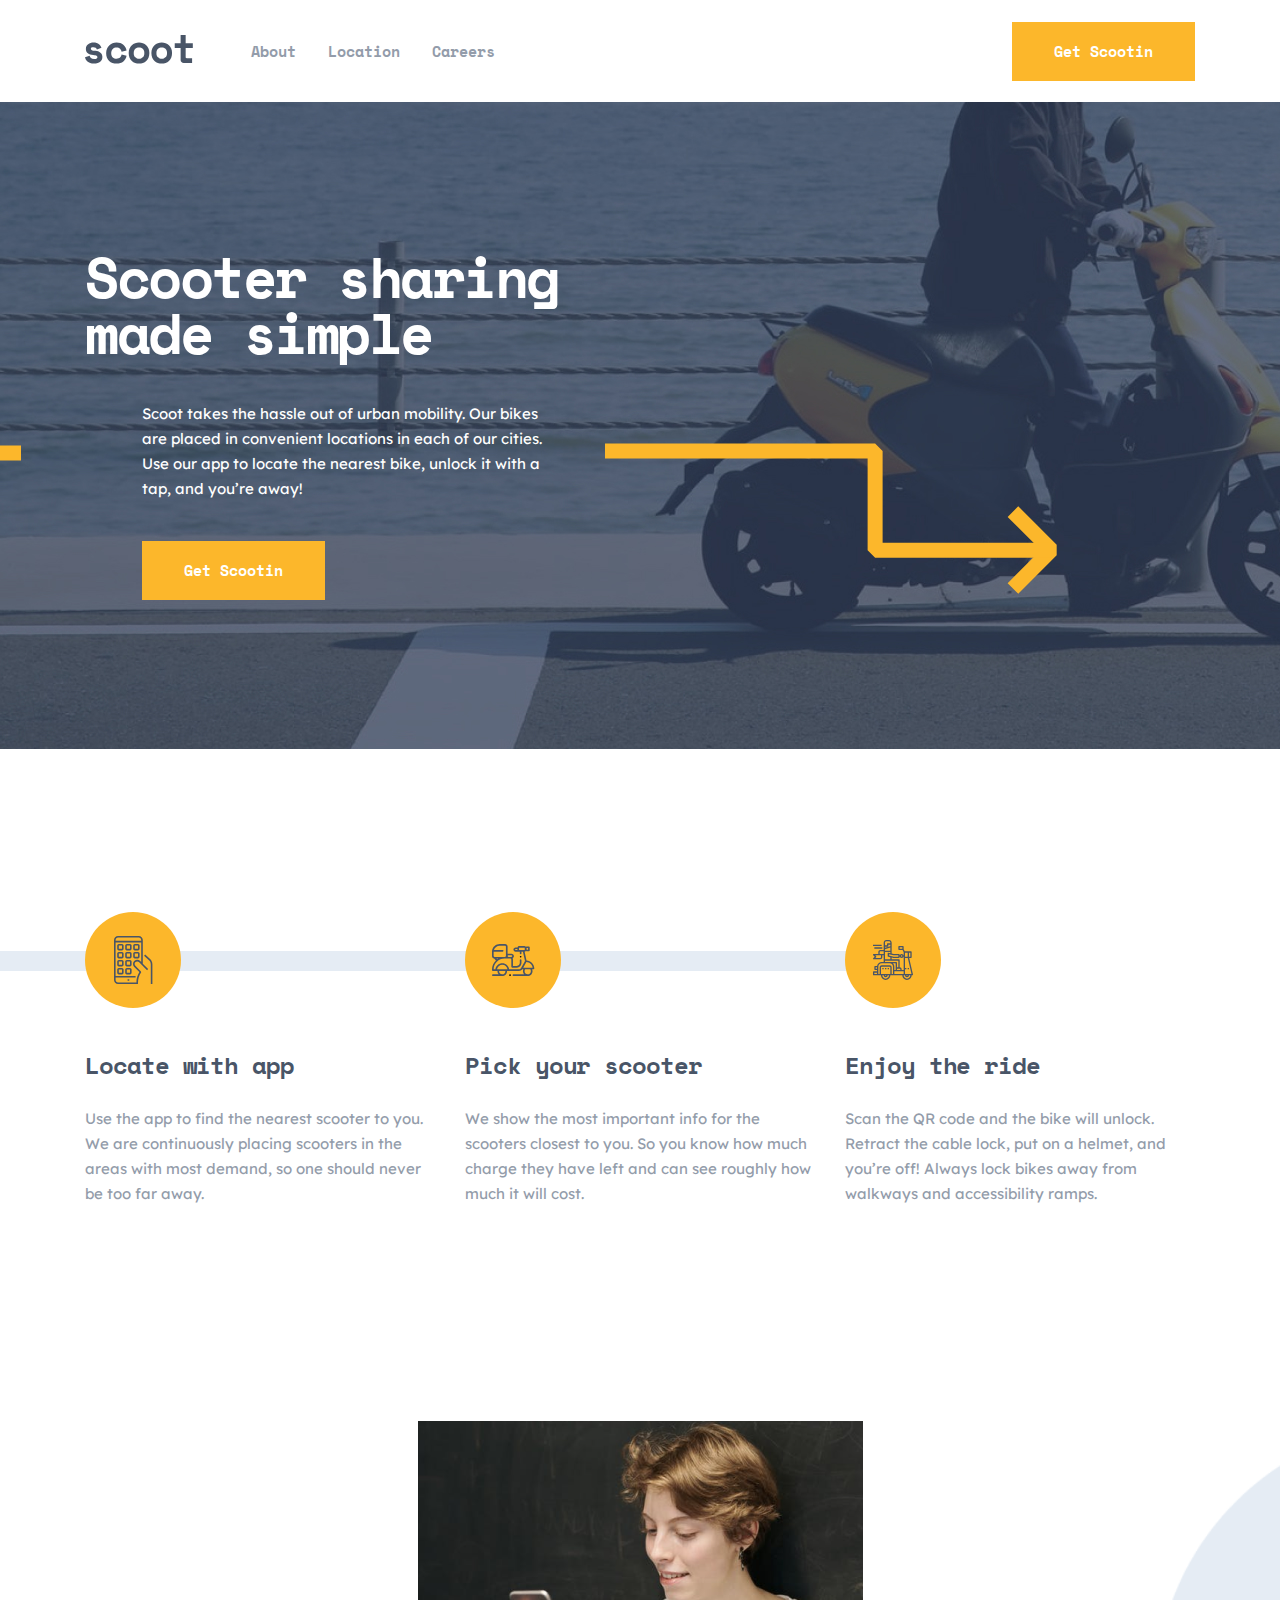
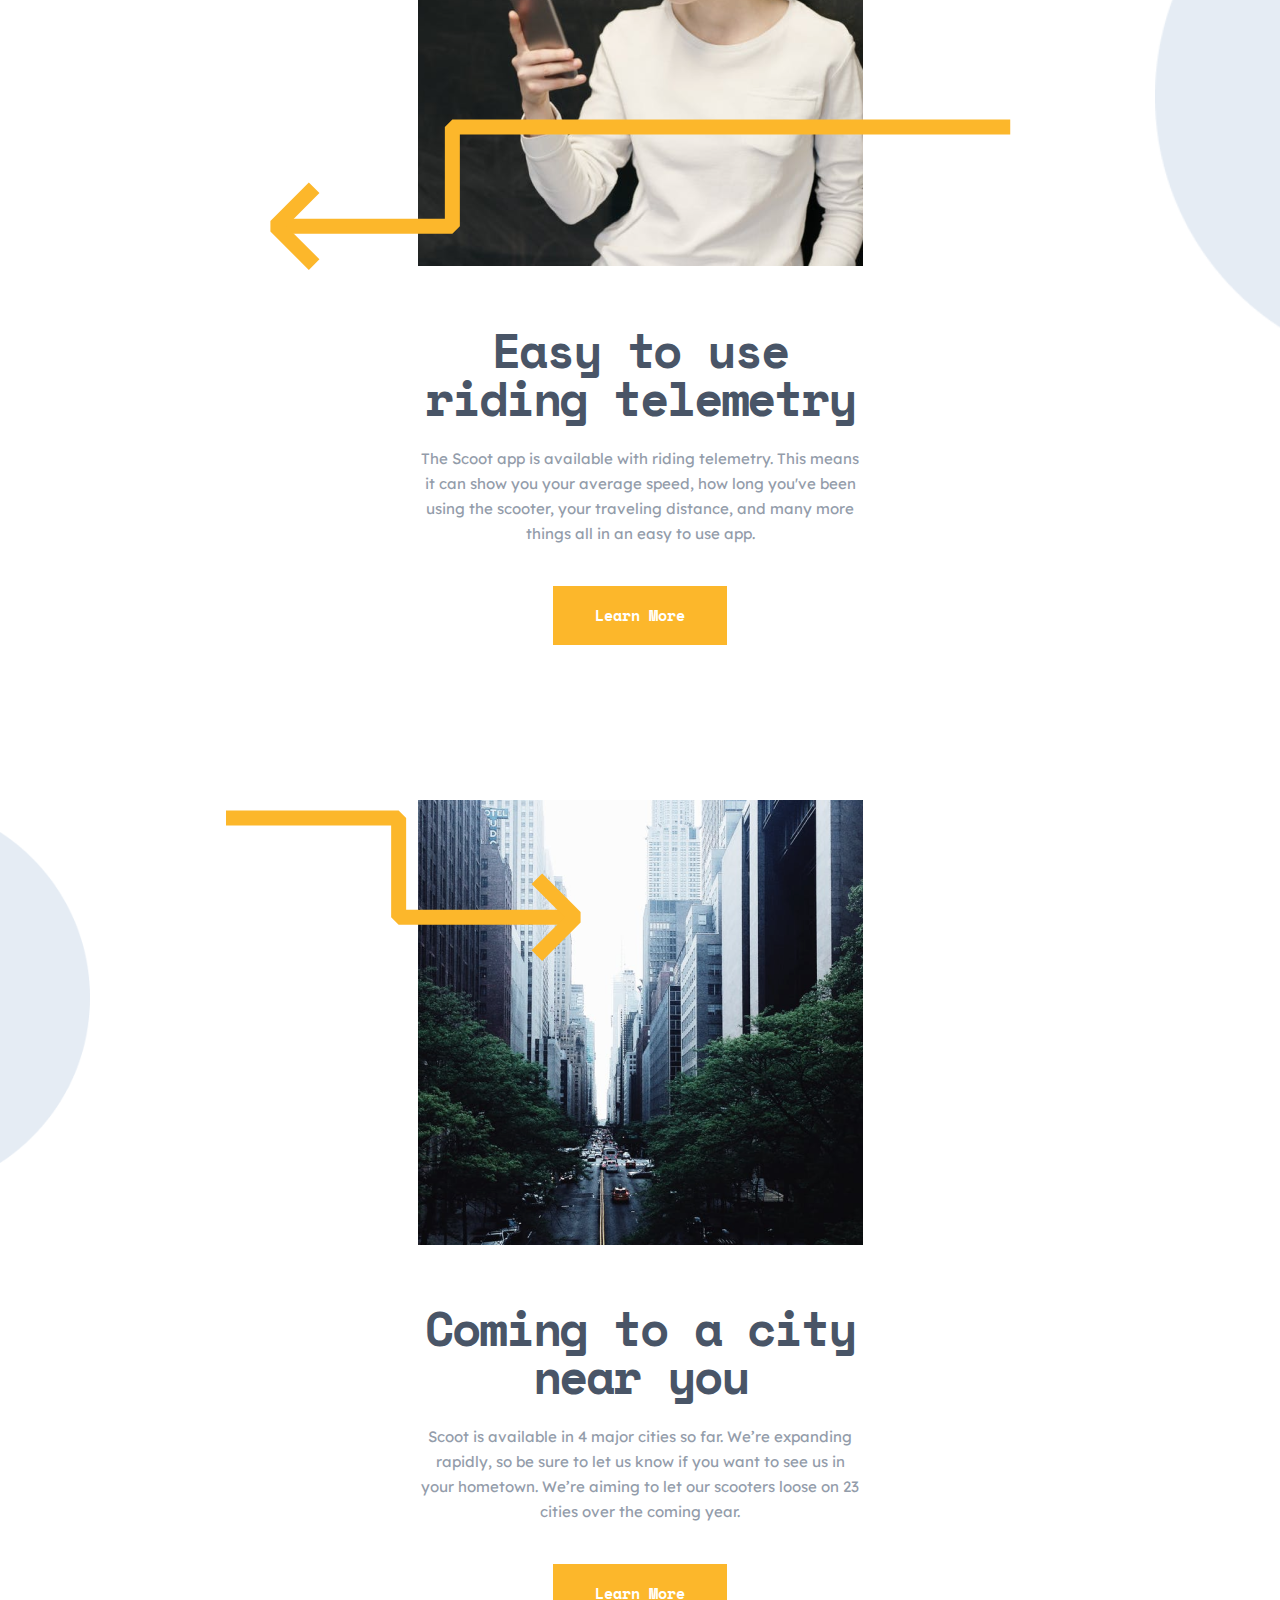
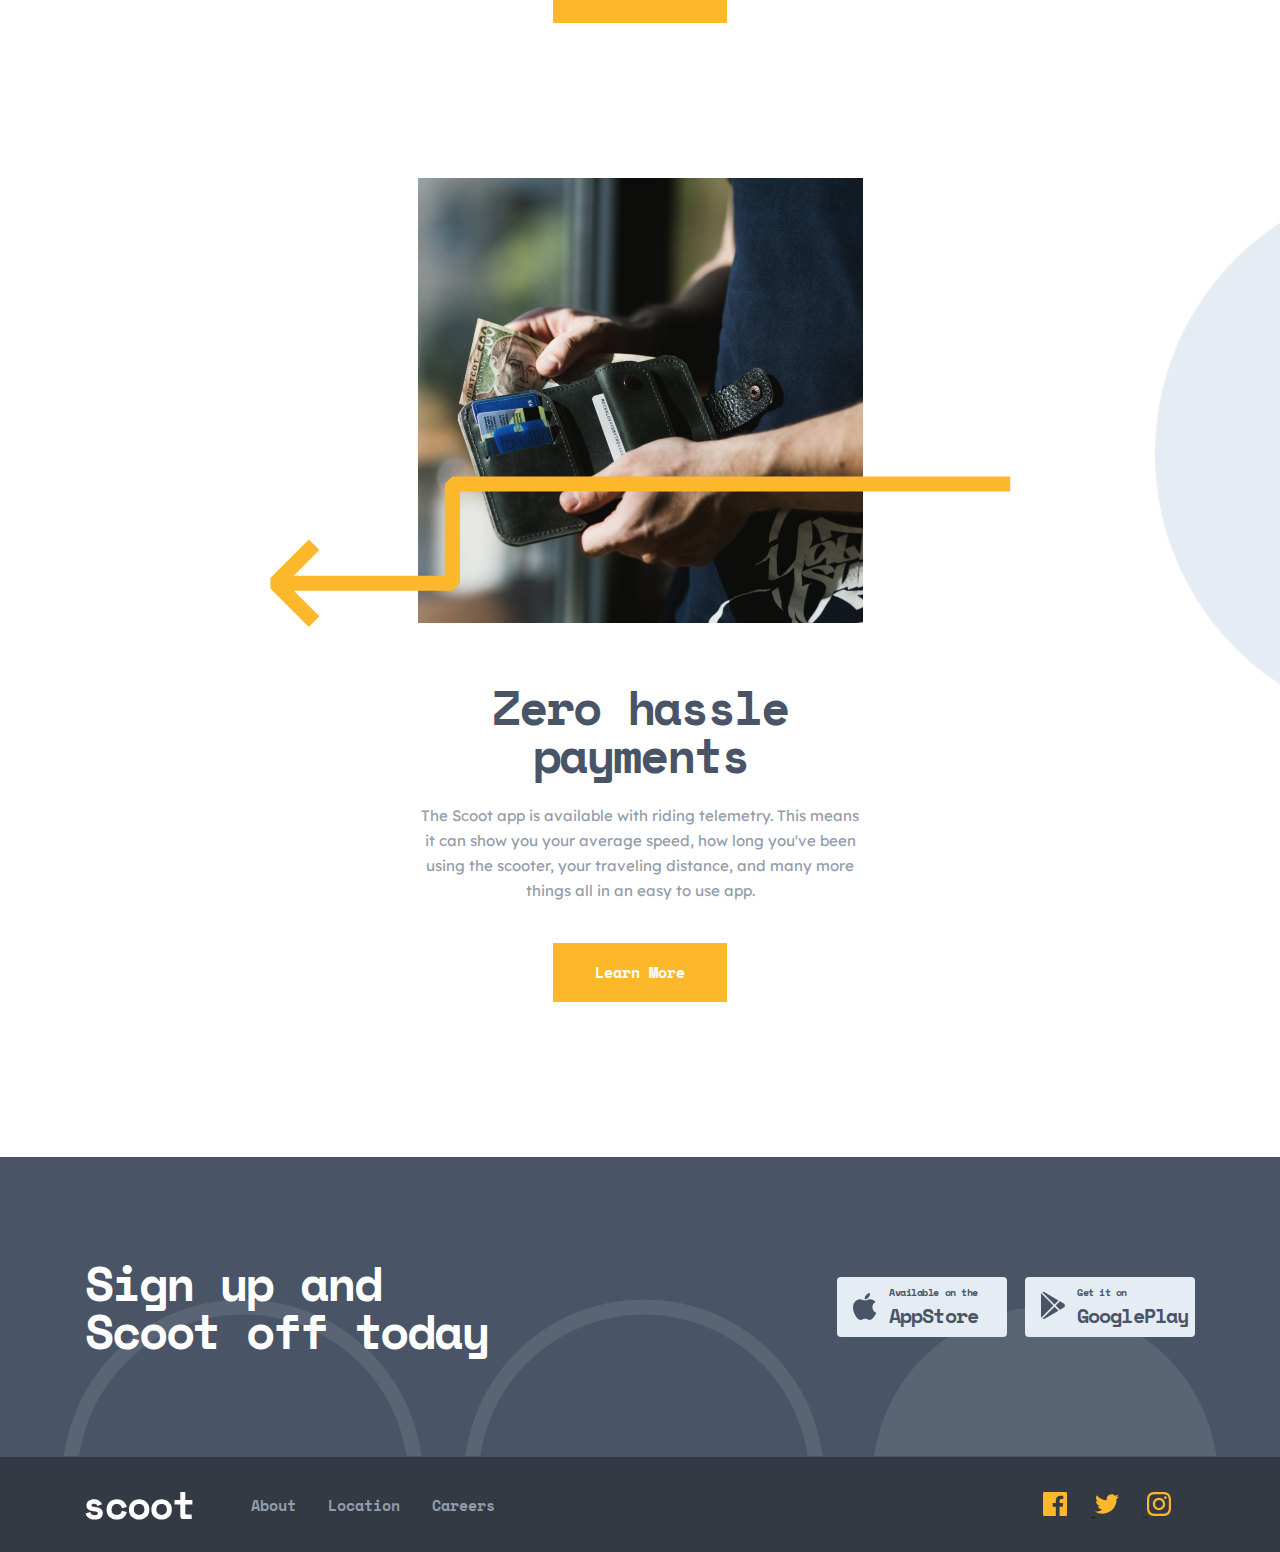
==== commit 74a38a8e: "site finished" ====
--- a/index.html
+++ b/index.html
@@ -39,6 +39,7 @@
   </header>
   
   <main class="main">
+    <h1 class="visually-hidden">Scooter</h1>
     <section class="hero hero__inner-container ">
       <div class="hero__container container">
         <div class="hero__wrapper ">
@@ -53,7 +54,7 @@
       </div>
     </section>
     
-    <!-- <section class="step">
+    <section class="step">
       <div class="step__container container">
         <ul class="step__list">
           <li class="step__item">
@@ -65,7 +66,7 @@
               Use the app to find the nearest scooter to you. We are continuously placing scooters
               in the areas with most demand, so one should never be too far away.
             </p>
-            
+
           </li>
           <li class="step__item">
             <div class="step__item-img-wrap">
@@ -89,7 +90,7 @@
           </li>
         </ul>
       </div>
-    </section> -->
+    </section>
     
     <section class="use">
       <div class="use__container container">
@@ -104,7 +105,7 @@
             <a href="#" class="button use__btn">Learn More</a>
           </div>
           <div class="use__img-wrapper">
-            <img class="use__girl" src="img/opa.png" alt="girl" width="445" height="445">
+            <img class="use__girl" src="img/opa.png" alt="girl" width="445" height="445" srcset="img/opa@1x.png 1x , img/opa@2x.png 2x">
           </div>
           <div class="use__img-circle">
             <img class="use__mask" src="./img/Mask.png" alt="" width="125px">
@@ -112,7 +113,7 @@
         </div>
         <div class="use__inner">
           <div class="use__img-wrapper">
-            <img src="img/tabiat.png" alt="girl" width="445" height="445">
+            <img src="img/tabiat.png" alt="girl" width="445" height="445" srcset="img/tabiatjon@1x.png 1x , img/tabiatjon@2x.png 2x">
           </div>
           <div class="use__img-circle">
             <img class="use__mask" src="./img/Maskk.png" alt="" width="125px">
@@ -137,7 +138,7 @@
             <a href="#" class="button use__btn">Learn More</a>
           </div>
           <div class="use__img-wrapper">
-            <img src="img/hands.png" alt="girl" width="445" height="445">
+            <img src="img/hands.png" alt="girl" width="445" height="445" srcset="img/kashlok@1x.png 1x , img/kashlok@2x.png 2x">
           </div>
           <div class="use__img-circle">
             <img class="use__mask" src="./img/Mask.png" alt="" width="125px">
@@ -145,29 +146,65 @@
         </div>
       </div>
     </section>
-
-    <!-- <section class="sign-up">
+    
+    <section class="sign-up">
       <div class="sign-up__container container">
-      <h2 class="sign-up__heading">Sign up and Scoot off today</h2>
-      <div class="sign-up__content">
-        <a href="#" class="sign-up__link">
-          <img src="img/apple.svg" alt="" width="24" height="21">
-          <span class="sign-up__span">
-            <p class="sign-up__link-txt">Available on the</p>
-            <p class="sign-up__link--desc">AppStore</p>
-          </span>
+        <h2 class="sign-up__heading">Sign up and Scoot off today</h2>
+        <div class="sign-up__content">
           <a href="#" class="sign-up__link">
-            <img src="img/playmarket.svg" alt="" width="24" height="21">
-            <div class="sign-up__span">
-              <p class="sign-up__link-txt">Get it on</p>
-              <p class="sign-up__link--desc">GooglePlay</p>
-            </div>
+            <img src="img/apple.svg" alt="" width="24" height="21">
+            <span class="sign-up__span">
+              <p class="sign-up__link-txt">Available on the</p>
+              <p class="sign-up__link--desc">AppStore</p>
+            </span>
+            <a href="#" class="sign-up__link">
+              <img src="img/playmarket.svg" alt="" width="24" height="21">
+              <div class="sign-up__span">
+                <p class="sign-up__link-txt">Get it on</p>
+                <p class="sign-up__link--desc">GooglePlay</p>
+              </div>
+            </a>
           </a>
-        </a>
-      </div>
+        </div>
       </div>  
-   </section> -->
+    </section>
   </main>
+  
+  <footer class="footer">
+    <div class="footer_container container">
+      <div class="footer__helper">
+        <img class="footer__logo" src="img/logowhite.svg" alt="" width="108" height="29">
+        <nav class="footer__nav">
+          <ul class="footer__list">
+            <li class="footer__item">
+              <a href="#" class="footer__link">About</a>
+            </li>
+            <li class="footer__item">
+              <a href="#" class="footer__link">Location</a>
+            </li>
+            <li class="footer__item">
+              <a href="#" class="footer__link">Careers</a>
+            </li>
+          </ul>
+        </nav>
+      </div>
+      <ul class="footer-social__network">
+        <li class="footer-social__item">
+          <a href="#" class="footer-social__link">
+            <svg class="footer__img" width="24" height="24" viewBox="0 0 24 24" fill="none" xmlns="http://www.w3.org/2000/svg">
+              <path d="M22.675 0H1.325C0.593 0 0 0.593 0 1.325V22.676C0 23.407 0.593 24 1.325 24H12.82V14.706H9.692V11.084H12.82V8.413C12.82 5.313 14.713 3.625 17.479 3.625C18.804 3.625 19.942 3.724 20.274 3.768V7.008L18.356 7.009C16.852 7.009 16.561 7.724 16.561 8.772V11.085H20.148L19.681 14.707H16.561V24H22.677C23.407 24 24 23.407 24 22.675V1.325C24 0.593 23.407 0 22.675 0Z" fill="#FCB72B"/>
+            </svg>
+            <svg class="footer__img" width="24" height="20" viewBox="0 0 24 20" fill="none" xmlns="http://www.w3.org/2000/svg">
+              <path d="M24 2.557C23.117 2.949 22.168 3.213 21.172 3.332C22.189 2.723 22.97 1.758 23.337 0.608001C22.386 1.172 21.332 1.582 20.21 1.803C19.313 0.846001 18.032 0.248001 16.616 0.248001C13.437 0.248001 11.101 3.214 11.819 6.293C7.728 6.088 4.1 4.128 1.671 1.149C0.381 3.362 1.002 6.257 3.194 7.723C2.388 7.697 1.628 7.476 0.965 7.107C0.911 9.388 2.546 11.522 4.914 11.997C4.221 12.185 3.462 12.229 2.69 12.081C3.316 14.037 5.134 15.46 7.29 15.5C5.22 17.123 2.612 17.848 0 17.54C2.179 18.937 4.768 19.752 7.548 19.752C16.69 19.752 21.855 12.031 21.543 5.106C22.505 4.411 23.34 3.544 24 2.557Z" fill="#FCB72B"/>
+            </svg>
+            <svg class="footer__img" width="24" height="24" viewBox="0 0 24 24" fill="none" xmlns="http://www.w3.org/2000/svg">
+              <path fill-rule="evenodd" clip-rule="evenodd" d="M12 0C8.741 0 8.333 0.014 7.053 0.072C2.695 0.272 0.273 2.69 0.073 7.052C0.014 8.333 0 8.741 0 12C0 15.259 0.014 15.668 0.072 16.948C0.272 21.306 2.69 23.728 7.052 23.928C8.333 23.986 8.741 24 12 24C15.259 24 15.668 23.986 16.948 23.928C21.302 23.728 23.73 21.31 23.927 16.948C23.986 15.668 24 15.259 24 12C24 8.741 23.986 8.333 23.928 7.053C23.732 2.699 21.311 0.273 16.949 0.073C15.668 0.014 15.259 0 12 0ZM12 2.163C15.204 2.163 15.584 2.175 16.85 2.233C20.102 2.381 21.621 3.924 21.769 7.152C21.827 8.417 21.838 8.797 21.838 12.001C21.838 15.206 21.826 15.585 21.769 16.85C21.62 20.075 20.105 21.621 16.85 21.769C15.584 21.827 15.206 21.839 12 21.839C8.796 21.839 8.416 21.827 7.151 21.769C3.891 21.62 2.38 20.07 2.232 16.849C2.174 15.584 2.162 15.205 2.162 12C2.162 8.796 2.175 8.417 2.232 7.151C2.381 3.924 3.896 2.38 7.151 2.232C8.417 2.175 8.796 2.163 12 2.163ZM5.838 12C5.838 8.597 8.597 5.838 12 5.838C15.403 5.838 18.162 8.597 18.162 12C18.162 15.404 15.403 18.163 12 18.163C8.597 18.163 5.838 15.403 5.838 12ZM12 16C9.791 16 8 14.21 8 12C8 9.791 9.791 8 12 8C14.209 8 16 9.791 16 12C16 14.21 14.209 16 12 16ZM16.965 5.595C16.965 4.8 17.61 4.155 18.406 4.155C19.201 4.155 19.845 4.8 19.845 5.595C19.845 6.39 19.201 7.035 18.406 7.035C17.61 7.035 16.965 6.39 16.965 5.595Z" fill="#FCB72B"/>
+            </svg>
+          </a>
+        </li>
+      </ul>
+    </div>
+  </footer>
   <script src="js/main.js"></script>
 </body>
 
--- a/css/main.css
+++ b/css/main.css
@@ -435,6 +435,11 @@
           box-shadow: 0 0 0 3px #FCB72B inset;
 }
 
+svg {
+  height: 24px;
+  width: 24px;
+}
+
 /*CONTAINER*/
 .container {
   width: 100%;
@@ -514,6 +519,10 @@
   line-height: 25px;
   color: #939CAA;
   text-decoration: none;
+}
+
+.site-header__link:hover {
+  color: #FCB72B;
 }
 
 .site-header__button {
@@ -809,7 +818,7 @@
 }
 
 .step__item-wrapper::before {
-  content: url(/img/phone.svg);
+  content: url("/img/phone.svg");
   display: block;
   background-size: contain;
   margin-bottom: 40px;
@@ -883,13 +892,14 @@
             align-items: center;
   }
   .step__item {
-    max-width: 350px;
+    max-width: 400px;
+    margin-left: 125px;
   }
   .step .step__item-img {
     position: absolute;
     margin-bottom: 40px;
     display: inline-block;
-    left: calc(30px);
+    left: calc(78px);
   }
   .step .step__item::after {
     max-width: 973px;
@@ -898,11 +908,52 @@
     position: absolute;
     height: 15px;
     z-index: -1;
-    -webkit-transform: rotate(90deg);
-            transform: rotate(90deg);
-    left: -350px;
-    -webkit-transform: translate(none);
-            transform: translate(none);
+    -webkit-transform: rotate(90deg) translate(-530px, -5px);
+            transform: rotate(90deg) translate(-530px, -5px);
+    left: -280px;
+  }
+}
+
+@media only screen and (max-width: 764px) {
+  .step .step__item::after {
+    max-width: 973px;
+    width: 100%;
+    border: 10px solid #E5ECF4;
+    position: absolute;
+    height: 15px;
+    z-index: -1;
+    -webkit-transform: rotate(90deg) translate(-530px, -5px);
+            transform: rotate(90deg) translate(-530px, -5px);
+    left: -260px;
+  }
+}
+
+@media only screen and (max-width: 590px) {
+  .step .step__item::after {
+    display: none;
+  }
+  .step .step__item-img {
+    position: absolute;
+    margin-bottom: 40px;
+    display: inline-block;
+    left: 50%;
+    -webkit-transform: translateX(-50%);
+            transform: translateX(-50%);
+  }
+  .step .step__item {
+    margin-left: 0;
+  }
+  .step .step__heading {
+    margin-top: 207px;
+    text-align: center;
+  }
+  .step .step__txt {
+    text-align: center;
+    margin: 0;
+    margin-bottom: 48px;
+  }
+  .step__item-img {
+    margin: 0;
   }
 }
 
@@ -1049,6 +1100,10 @@
   background-color: #495567;
   padding-top: 102px;
   padding-bottom: 102px;
+  background-image: url("../img/semi-circles.svg");
+  background-repeat: no-repeat;
+  background-position: bottom;
+  background-size: 1153px;
 }
 
 .sign-up__container {
@@ -1072,6 +1127,8 @@
   letter-spacing: -2.14286px;
   color: #FFFFFF;
   max-width: 415px;
+  margin: 0;
+  margin-right: 10px;
 }
 
 .sign-up__content {
@@ -1087,7 +1144,9 @@
 }
 
 .sign-up__link {
-  margin-right: 18px;
+  width: 100%;
+  width: 170px;
+  display: block;
   background-color: #E5ECF4;
   border-radius: 4px;
   display: -webkit-box;
@@ -1103,6 +1162,10 @@
   text-decoration: none;
 }
 
+.sign-up__link:not(:last-child) {
+  margin-right: 18px;
+}
+
 .sign-up__span {
   margin-left: 12px;
 }
@@ -1129,4 +1192,202 @@
   color: #495567;
   margin: 0;
 }
+
+@media only screen and (max-width: 830px) {
+  .sign-up {
+    padding-top: 62px;
+    padding-bottom: 62px;
+  }
+  .sign-up__container {
+    -webkit-box-orient: vertical;
+    -webkit-box-direction: normal;
+        -ms-flex-direction: column;
+            flex-direction: column;
+    -webkit-box-align: center;
+        -ms-flex-align: center;
+            align-items: center;
+  }
+  .sign-up__heading {
+    text-align: center;
+    font-size: 48px;
+    line-height: 48px;
+    margin-bottom: 40px;
+  }
+  .sign-up__link:not(:last-child) {
+    margin-right: 18px;
+  }
+  .sign-up__link {
+    margin: 0;
+  }
+  .sign-up__span {
+    margin-left: 12px;
+  }
+  .sign-up__link-txt {
+    font-family: 'Space Mono';
+    font-style: normal;
+    font-weight: 700;
+    font-size: 10px;
+    line-height: 15px;
+    letter-spacing: -0.446429px;
+    color: #495567;
+    margin: 0;
+    margin-bottom: 4px;
+  }
+  .sign-up__link--desc {
+    font-family: 'Space Mono';
+    font-style: normal;
+    font-weight: 700;
+    font-size: 20px;
+    line-height: 24px;
+    letter-spacing: -0.892857px;
+    color: #495567;
+    margin: 0;
+  }
+}
+
+.footer {
+  margin-top: auto;
+  padding-top: 35px;
+  padding-bottom: 32px;
+  background-color: #333A44;
+  display: -webkit-box;
+  display: -ms-flexbox;
+  display: flex;
+  -webkit-box-orient: vertical;
+  -webkit-box-direction: normal;
+      -ms-flex-direction: column;
+          flex-direction: column;
+}
+
+.footer_container {
+  display: -webkit-box;
+  display: -ms-flexbox;
+  display: flex;
+  -webkit-box-pack: justify;
+      -ms-flex-pack: justify;
+          justify-content: space-between;
+  -webkit-box-align: center;
+      -ms-flex-align: center;
+          align-items: center;
+}
+
+.footer__helper {
+  display: -webkit-box;
+  display: -ms-flexbox;
+  display: flex;
+  -webkit-box-align: center;
+      -ms-flex-align: center;
+          align-items: center;
+}
+
+.footer__nav {
+  margin-left: 58px;
+}
+
+.footer__list {
+  margin: 0;
+  padding: 0;
+  list-style: none;
+  display: -webkit-box;
+  display: -ms-flexbox;
+  display: flex;
+  -webkit-box-align: center;
+      -ms-flex-align: center;
+          align-items: center;
+  gap: 32px;
+}
+
+.footer__link {
+  font-family: 'Space Mono';
+  font-style: normal;
+  font-weight: 700;
+  font-size: 15px;
+  line-height: 25px;
+  color: #939CAA;
+  text-decoration: none;
+}
+
+.footer__link:hover {
+  color: #FCB72B;
+}
+
+.footer .footer-social__network {
+  margin: 0;
+  padding: 0;
+  list-style: none;
+  display: -webkit-box;
+  display: -ms-flexbox;
+  display: flex;
+  gap: 24px;
+}
+
+.footer .footer__img {
+  margin-right: 24px;
+}
+
+@media only screen and (max-width: 648px) {
+  .footer {
+    padding-top: 64px;
+    padding-bottom: 90px;
+  }
+  .footer_container {
+    -webkit-box-align: center;
+        -ms-flex-align: center;
+            align-items: center;
+    -webkit-box-orient: vertical;
+    -webkit-box-direction: normal;
+        -ms-flex-direction: column;
+            flex-direction: column;
+  }
+  .footer__helper {
+    display: -webkit-box;
+    display: -ms-flexbox;
+    display: flex;
+    -webkit-box-align: center;
+        -ms-flex-align: center;
+            align-items: center;
+    -webkit-box-orient: vertical;
+    -webkit-box-direction: normal;
+        -ms-flex-direction: column;
+            flex-direction: column;
+  }
+  .footer__logo {
+    margin-bottom: 41px;
+  }
+  .footer__nav {
+    margin: 0;
+  }
+  .footer__list {
+    -webkit-box-orient: vertical;
+    -webkit-box-direction: normal;
+        -ms-flex-direction: column;
+            flex-direction: column;
+  }
+  .footer__link {
+    font-family: 'Space Mono';
+    font-style: normal;
+    font-weight: 700;
+    font-size: 15px;
+    line-height: 25px;
+    color: #939CAA;
+    text-decoration: none;
+    margin-bottom: 16px;
+  }
+  .footer__link:hover {
+    color: #FCB72B;
+  }
+  .footer .footer-social__network {
+    margin: 0;
+    padding: 0;
+    list-style: none;
+    display: -webkit-box;
+    display: -ms-flexbox;
+    display: flex;
+    gap: 24px;
+    margin-top: 87pxs;
+  }
+  .footer .footer__img {
+    margin-right: 24px;
+  }
+}
 /*# sourceMappingURL=main.css.map */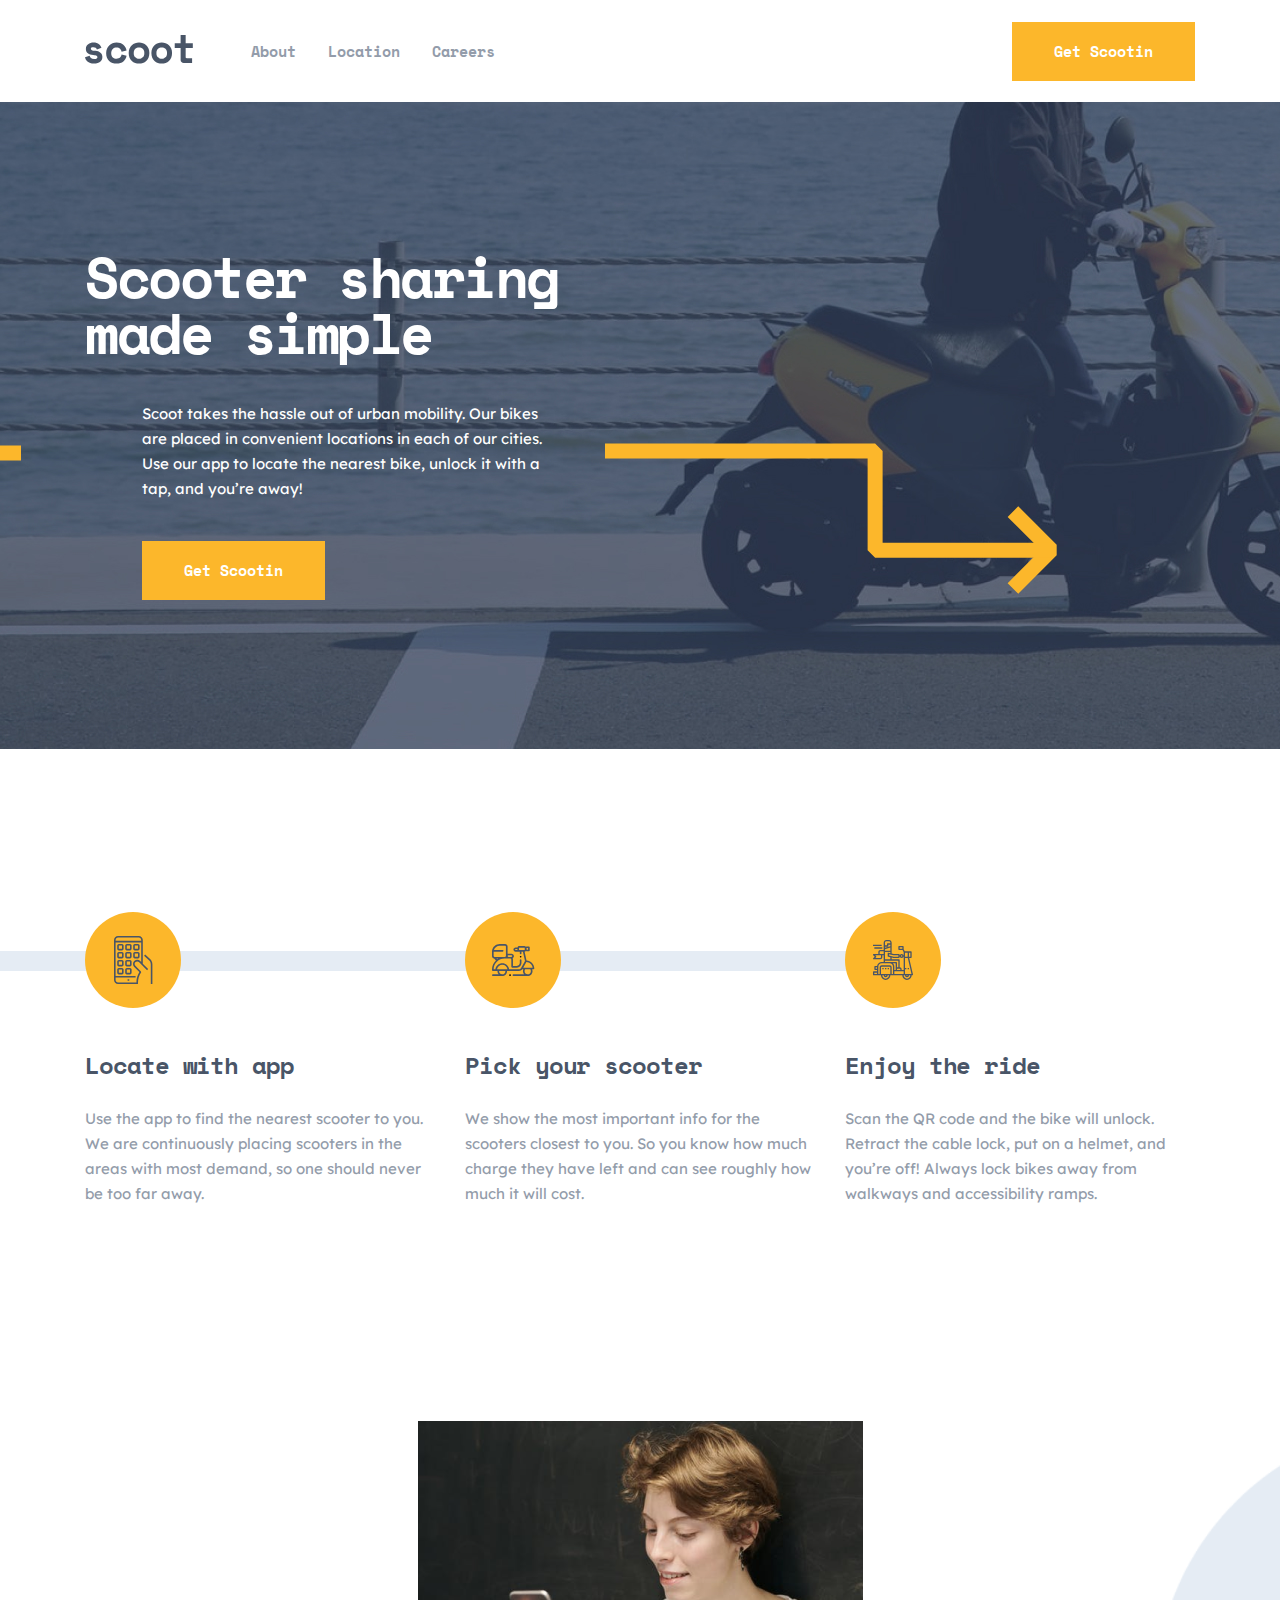
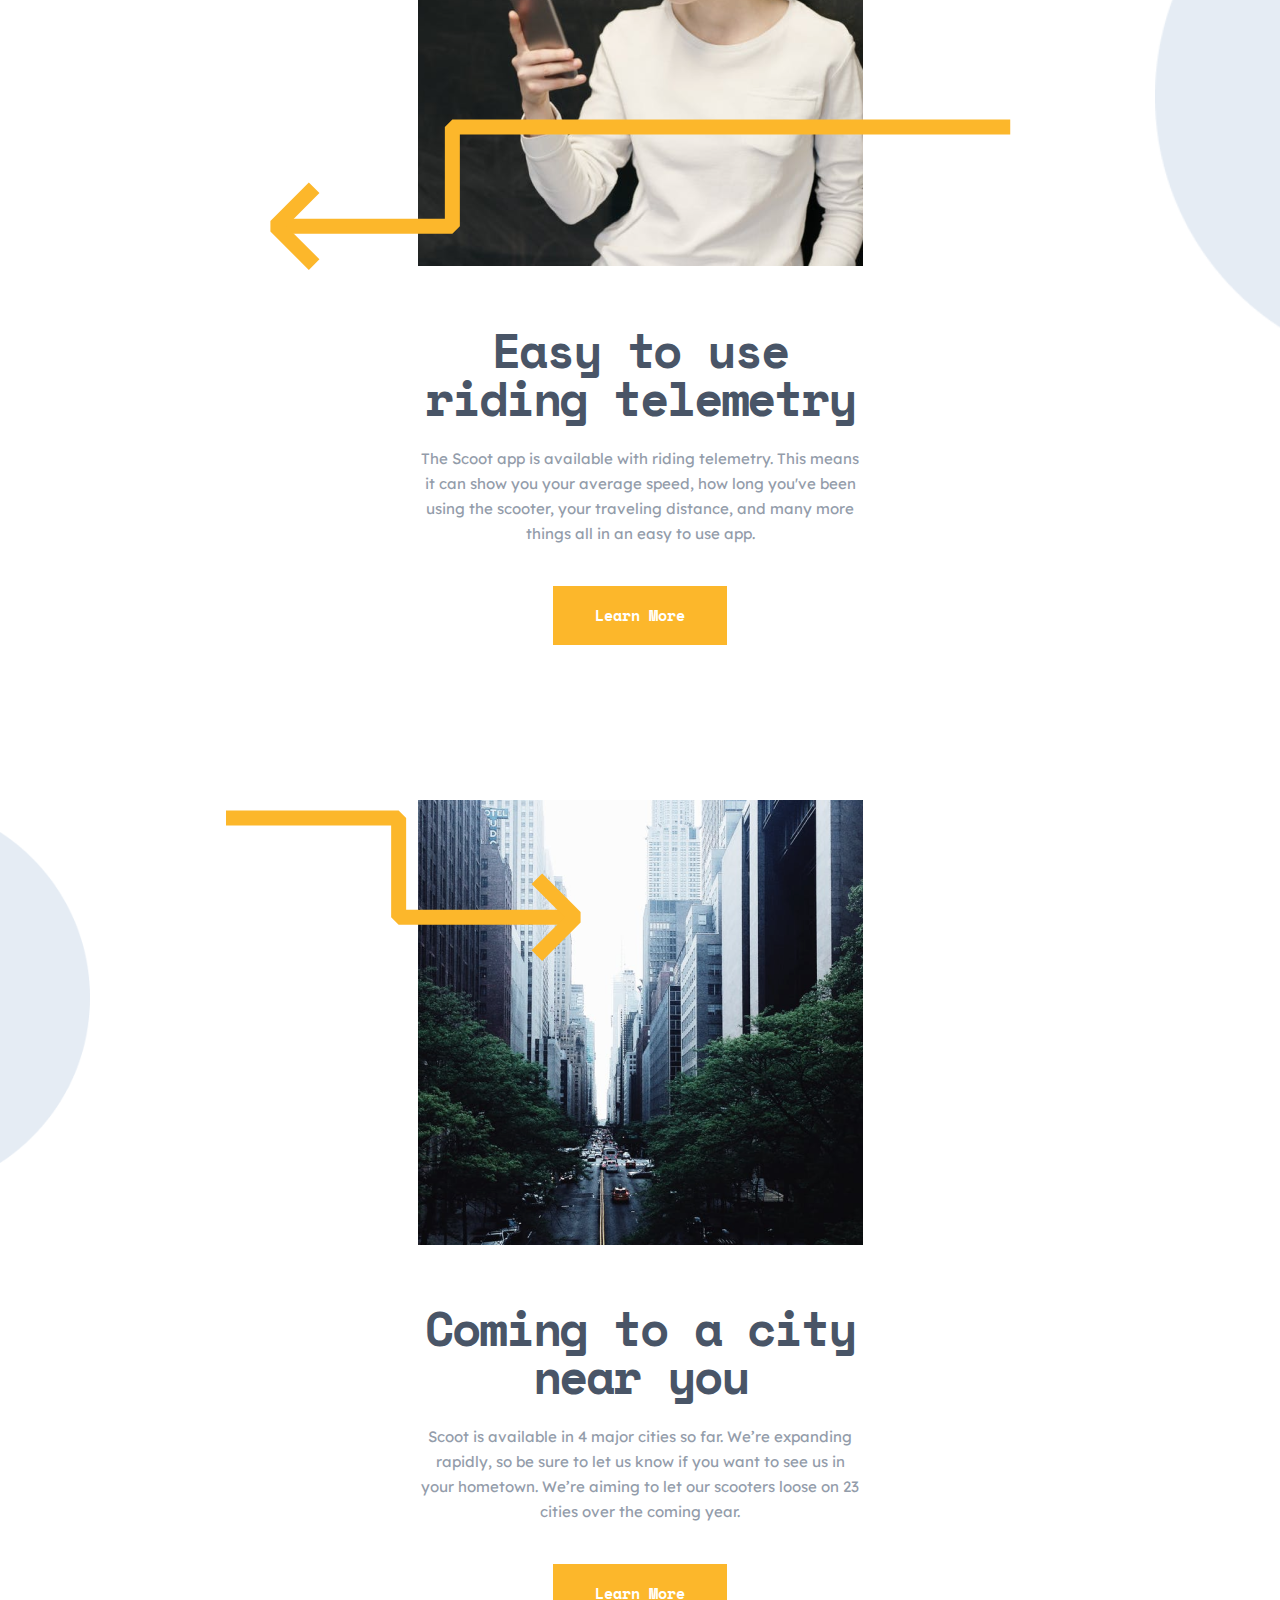
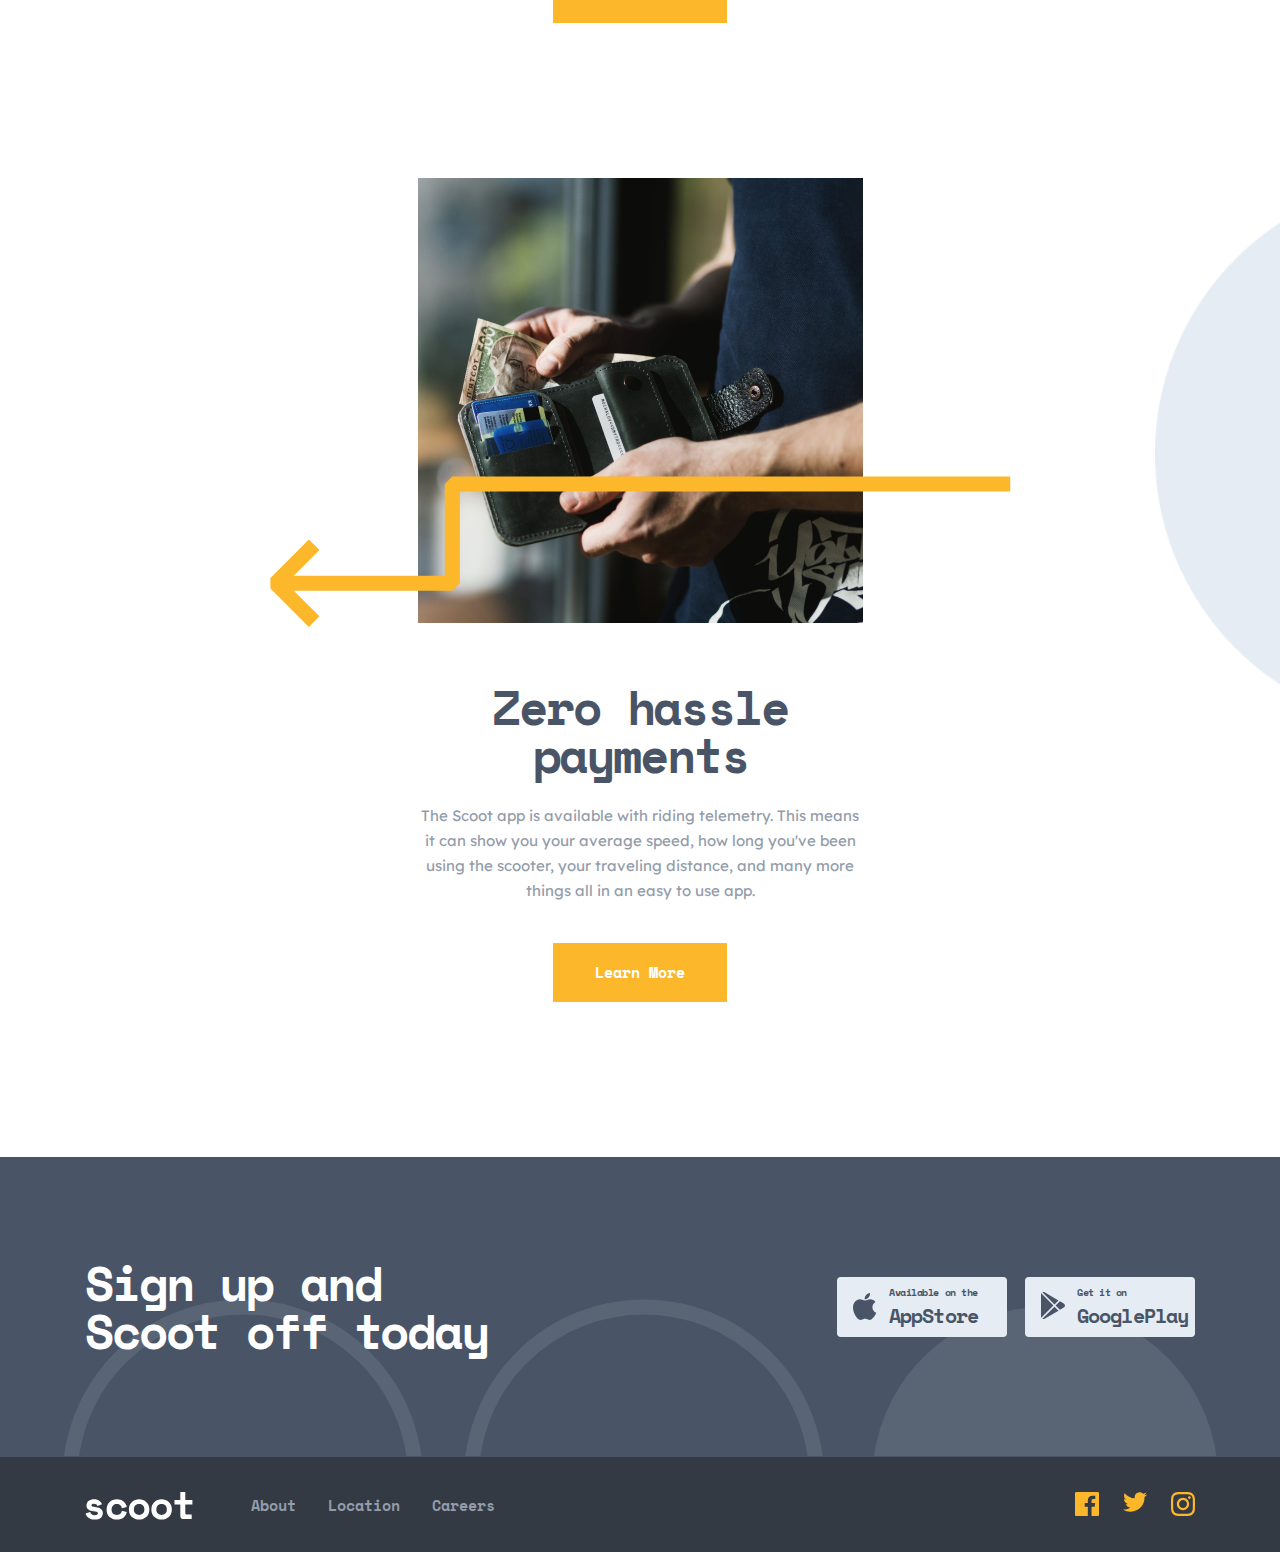
==== commit bbf91a7d: "firs" ====
--- a/index.html
+++ b/index.html
@@ -190,16 +190,18 @@
       </div>
       <ul class="footer-social__network">
         <li class="footer-social__item">
-          <a href="#" class="footer-social__link">
-            <svg class="footer__img" width="24" height="24" viewBox="0 0 24 24" fill="none" xmlns="http://www.w3.org/2000/svg">
-              <path d="M22.675 0H1.325C0.593 0 0 0.593 0 1.325V22.676C0 23.407 0.593 24 1.325 24H12.82V14.706H9.692V11.084H12.82V8.413C12.82 5.313 14.713 3.625 17.479 3.625C18.804 3.625 19.942 3.724 20.274 3.768V7.008L18.356 7.009C16.852 7.009 16.561 7.724 16.561 8.772V11.085H20.148L19.681 14.707H16.561V24H22.677C23.407 24 24 23.407 24 22.675V1.325C24 0.593 23.407 0 22.675 0Z" fill="#FCB72B"/>
-            </svg>
-            <svg class="footer__img" width="24" height="20" viewBox="0 0 24 20" fill="none" xmlns="http://www.w3.org/2000/svg">
-              <path d="M24 2.557C23.117 2.949 22.168 3.213 21.172 3.332C22.189 2.723 22.97 1.758 23.337 0.608001C22.386 1.172 21.332 1.582 20.21 1.803C19.313 0.846001 18.032 0.248001 16.616 0.248001C13.437 0.248001 11.101 3.214 11.819 6.293C7.728 6.088 4.1 4.128 1.671 1.149C0.381 3.362 1.002 6.257 3.194 7.723C2.388 7.697 1.628 7.476 0.965 7.107C0.911 9.388 2.546 11.522 4.914 11.997C4.221 12.185 3.462 12.229 2.69 12.081C3.316 14.037 5.134 15.46 7.29 15.5C5.22 17.123 2.612 17.848 0 17.54C2.179 18.937 4.768 19.752 7.548 19.752C16.69 19.752 21.855 12.031 21.543 5.106C22.505 4.411 23.34 3.544 24 2.557Z" fill="#FCB72B"/>
-            </svg>
-            <svg class="footer__img" width="24" height="24" viewBox="0 0 24 24" fill="none" xmlns="http://www.w3.org/2000/svg">
-              <path fill-rule="evenodd" clip-rule="evenodd" d="M12 0C8.741 0 8.333 0.014 7.053 0.072C2.695 0.272 0.273 2.69 0.073 7.052C0.014 8.333 0 8.741 0 12C0 15.259 0.014 15.668 0.072 16.948C0.272 21.306 2.69 23.728 7.052 23.928C8.333 23.986 8.741 24 12 24C15.259 24 15.668 23.986 16.948 23.928C21.302 23.728 23.73 21.31 23.927 16.948C23.986 15.668 24 15.259 24 12C24 8.741 23.986 8.333 23.928 7.053C23.732 2.699 21.311 0.273 16.949 0.073C15.668 0.014 15.259 0 12 0ZM12 2.163C15.204 2.163 15.584 2.175 16.85 2.233C20.102 2.381 21.621 3.924 21.769 7.152C21.827 8.417 21.838 8.797 21.838 12.001C21.838 15.206 21.826 15.585 21.769 16.85C21.62 20.075 20.105 21.621 16.85 21.769C15.584 21.827 15.206 21.839 12 21.839C8.796 21.839 8.416 21.827 7.151 21.769C3.891 21.62 2.38 20.07 2.232 16.849C2.174 15.584 2.162 15.205 2.162 12C2.162 8.796 2.175 8.417 2.232 7.151C2.381 3.924 3.896 2.38 7.151 2.232C8.417 2.175 8.796 2.163 12 2.163ZM5.838 12C5.838 8.597 8.597 5.838 12 5.838C15.403 5.838 18.162 8.597 18.162 12C18.162 15.404 15.403 18.163 12 18.163C8.597 18.163 5.838 15.403 5.838 12ZM12 16C9.791 16 8 14.21 8 12C8 9.791 9.791 8 12 8C14.209 8 16 9.791 16 12C16 14.21 14.209 16 12 16ZM16.965 5.595C16.965 4.8 17.61 4.155 18.406 4.155C19.201 4.155 19.845 4.8 19.845 5.595C19.845 6.39 19.201 7.035 18.406 7.035C17.61 7.035 16.965 6.39 16.965 5.595Z" fill="#FCB72B"/>
-            </svg>
+          <a href="#" class="footer-social__wrapper">
+            <img src="img/facebook.svg" alt="" width="24" height="24">
+          </a>
+        </li>
+        <li class="footer-social__item">
+          <a href="#" class="footer-social__wrapper">
+            <img src="img/twitter.svg" alt="" width="24" height="24">
+          </a>
+        </li>
+        <li class="footer-social__item">
+          <a href="#" class="footer-social__wrapper">
+            <img src="img/instagram.svg" alt="" width="24" height="24">
           </a>
         </li>
       </ul>
--- a/css/main.css
+++ b/css/main.css
@@ -1384,10 +1384,11 @@
     display: -ms-flexbox;
     display: flex;
     gap: 24px;
-    margin-top: 87pxs;
+    margin: 0;
+    margin-top: 87px;
   }
   .footer .footer__img {
-    margin-right: 24px;
+    margin-right: 0px;
   }
 }
 /*# sourceMappingURL=main.css.map */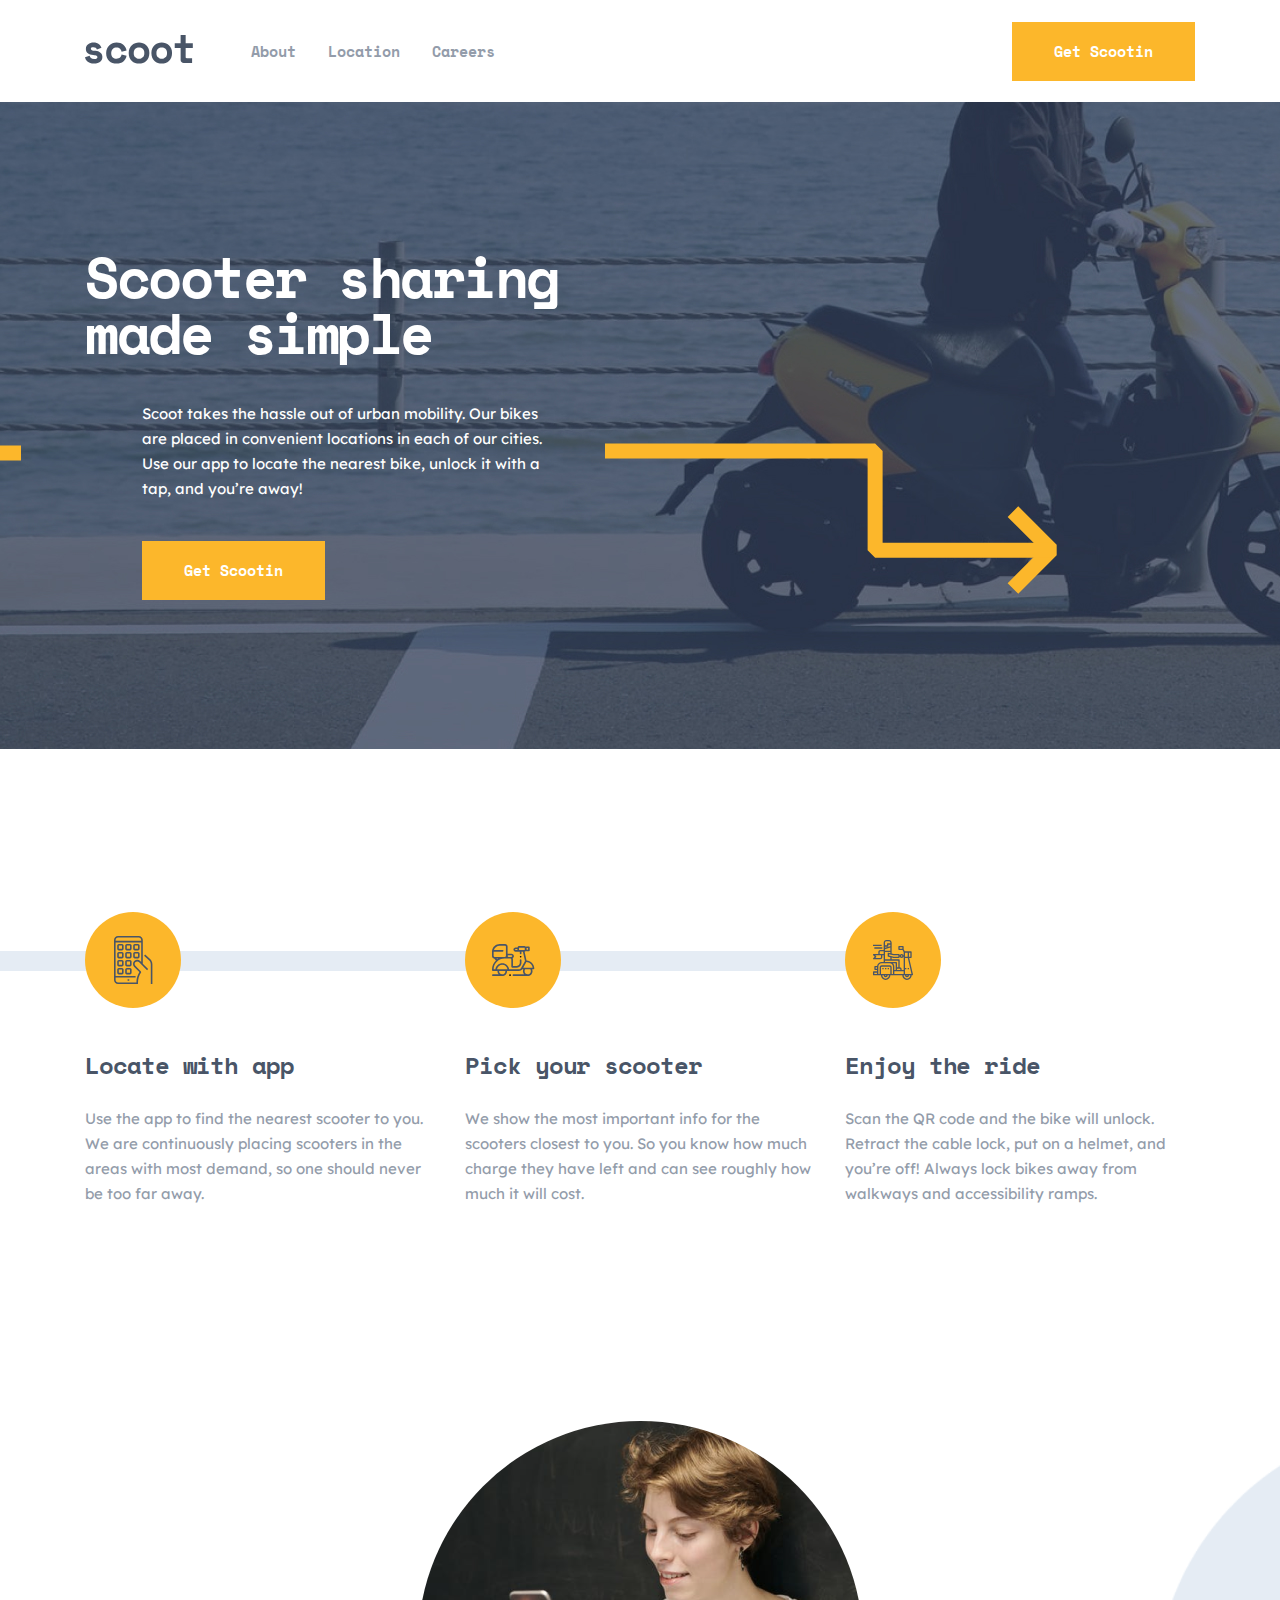
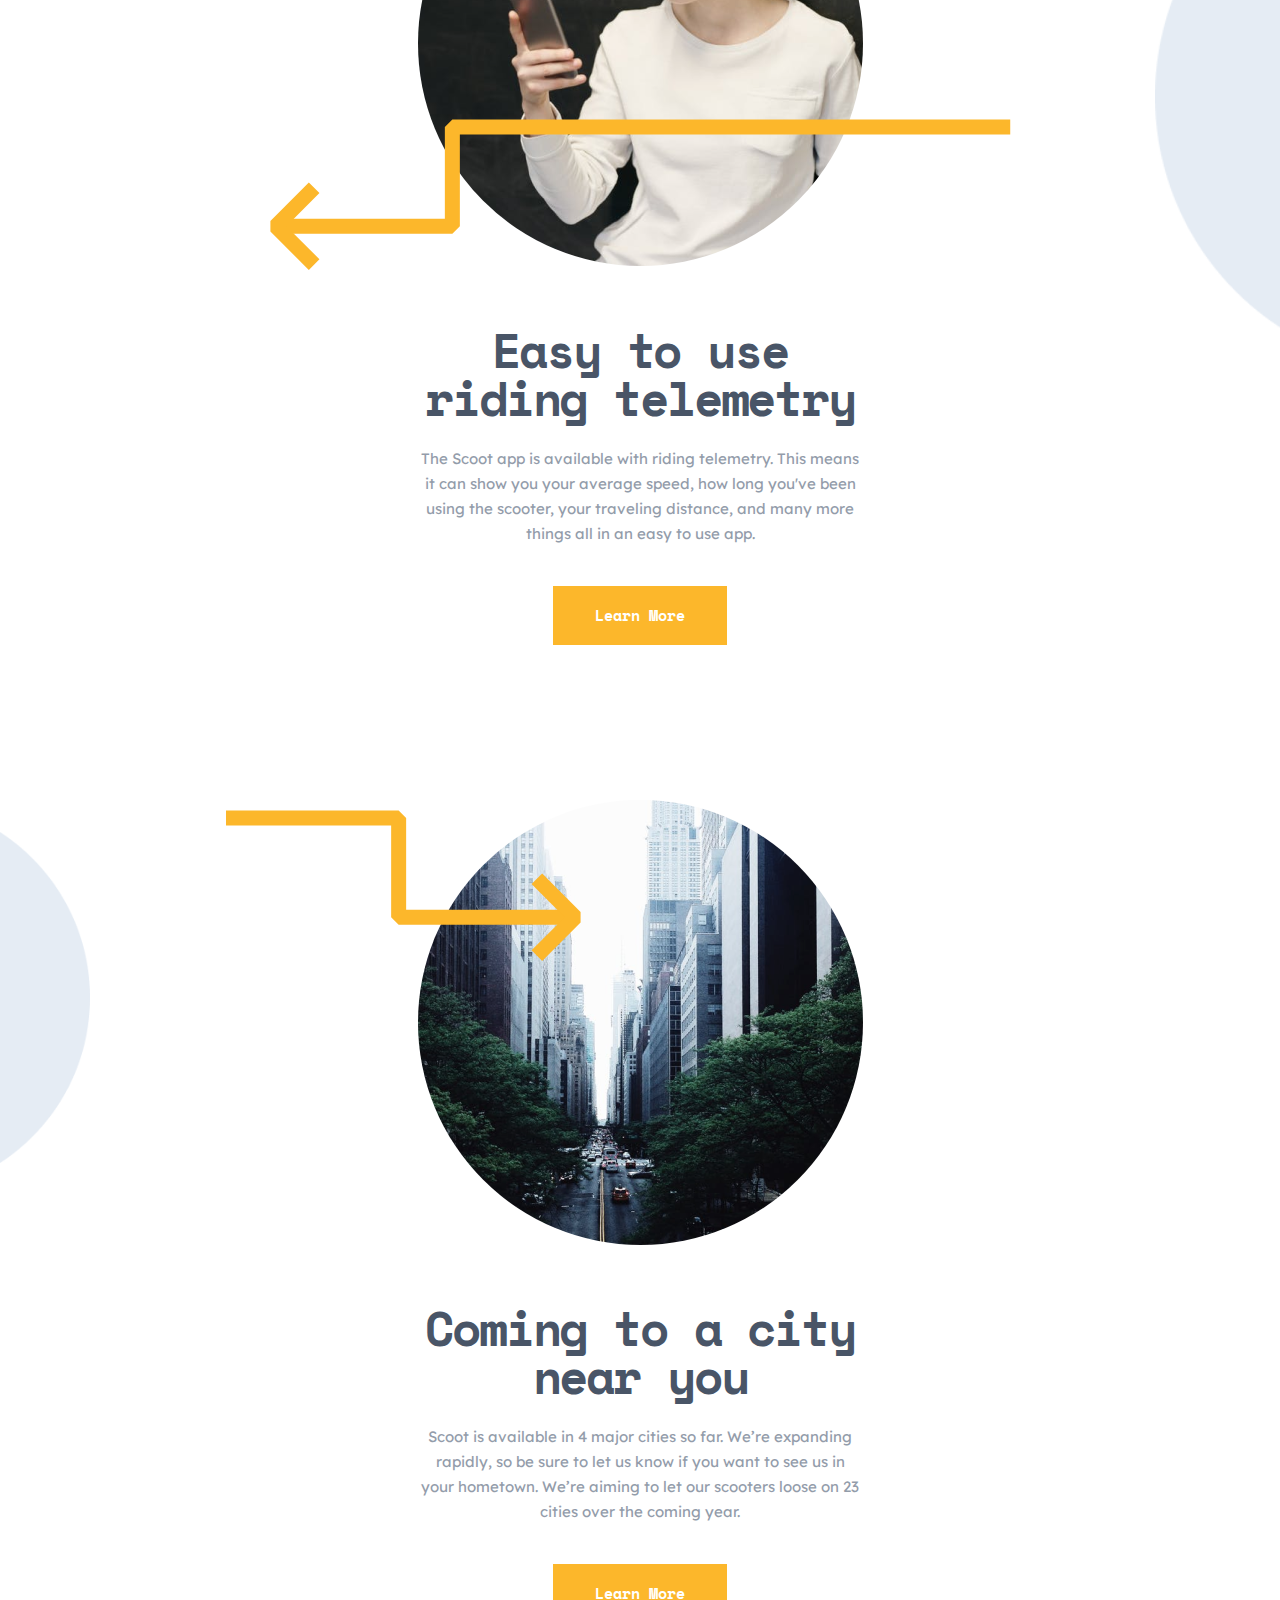
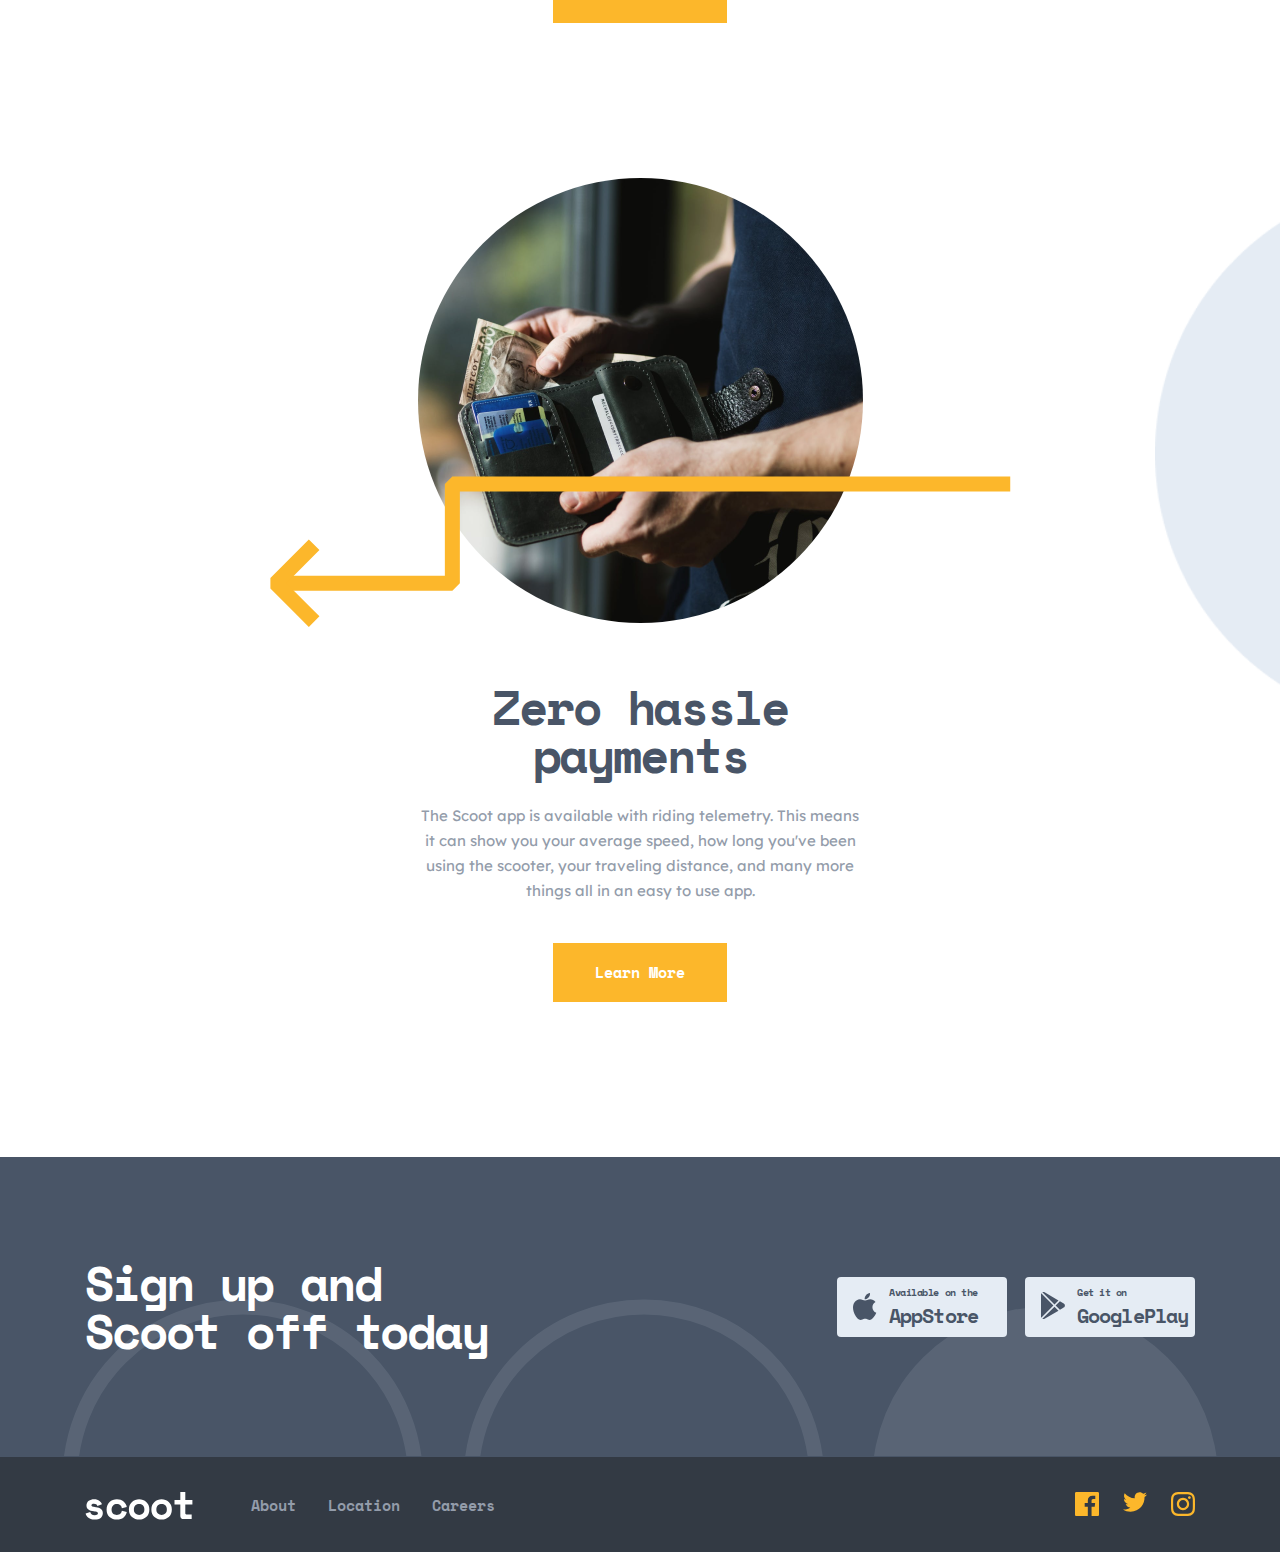
==== commit ffc76404: "first" ====
--- a/index.html
+++ b/index.html
@@ -105,7 +105,7 @@
             <a href="#" class="button use__btn">Learn More</a>
           </div>
           <div class="use__img-wrapper">
-            <img class="use__girl" src="img/opa.png" alt="girl" width="445" height="445" srcset="img/opa@1x.png 1x , img/opa@2x.png 2x">
+            <img class="use__girl" src="img/last.png" alt="girl" width="445" height="445" srcset="img/opa@1x.png 1x , img/opa@2x.png 2x">
           </div>
           <div class="use__img-circle">
             <img class="use__mask" src="./img/Mask.png" alt="" width="125px">
@@ -113,7 +113,7 @@
         </div>
         <div class="use__inner">
           <div class="use__img-wrapper">
-            <img src="img/tabiat.png" alt="girl" width="445" height="445" srcset="img/tabiatjon@1x.png 1x , img/tabiatjon@2x.png 2x">
+            <img class="use__girl" src="img/tabiat.png" alt="girl" width="445" height="445" srcset="img/tabiatjon@1x.png 1x , img/tabiatjon@2x.png 2x">
           </div>
           <div class="use__img-circle">
             <img class="use__mask" src="./img/Maskk.png" alt="" width="125px">
@@ -138,7 +138,7 @@
             <a href="#" class="button use__btn">Learn More</a>
           </div>
           <div class="use__img-wrapper">
-            <img src="img/hands.png" alt="girl" width="445" height="445" srcset="img/kashlok@1x.png 1x , img/kashlok@2x.png 2x">
+            <img class="use__girl" src="img/dumaloqrasm.png" alt="girl" width="445" height="445" srcset="img/kashlok@1x.png 1x , img/kashlok@2x.png 2x">
           </div>
           <div class="use__img-circle">
             <img class="use__mask" src="./img/Mask.png" alt="" width="125px">
--- a/css/main.css
+++ b/css/main.css
@@ -1391,4 +1391,8 @@
     margin-right: 0px;
   }
 }
+
+.use__girl{
+  border-radius: 50%;
+}
 /*# sourceMappingURL=main.css.map */